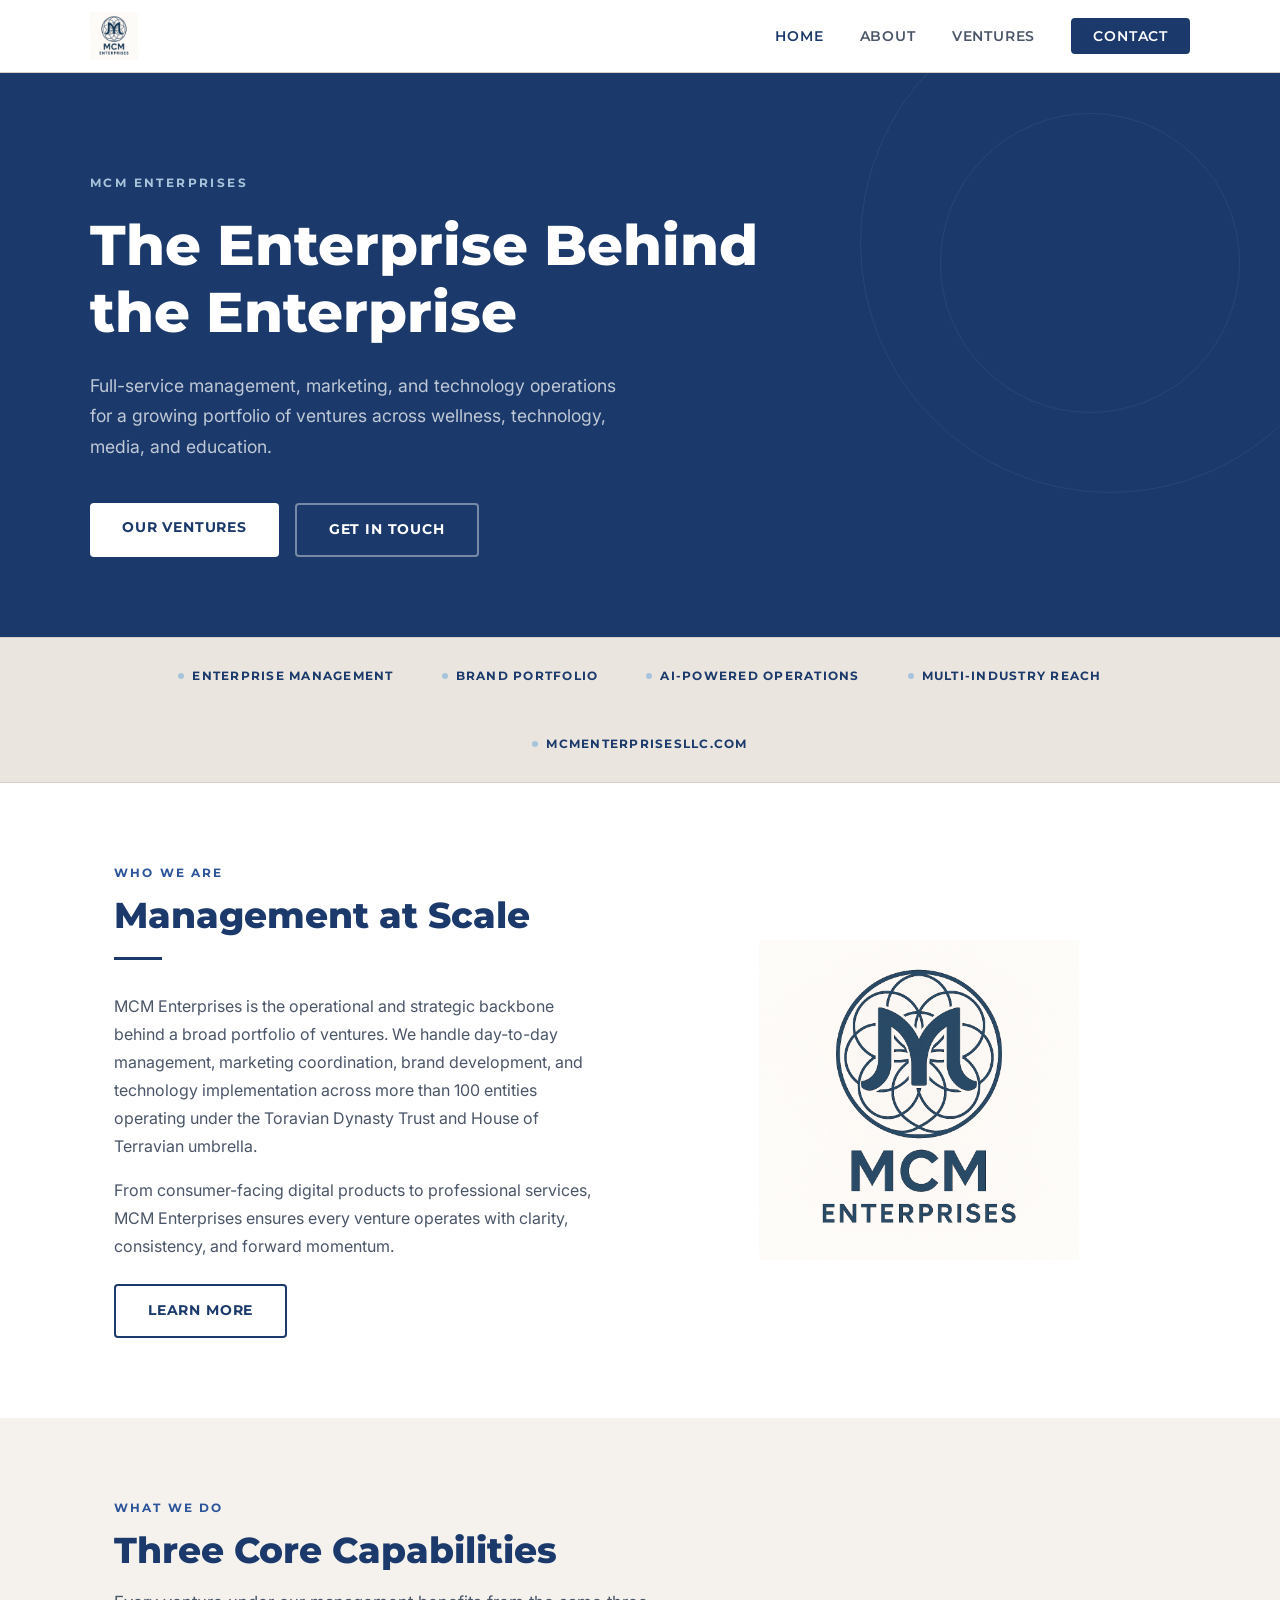
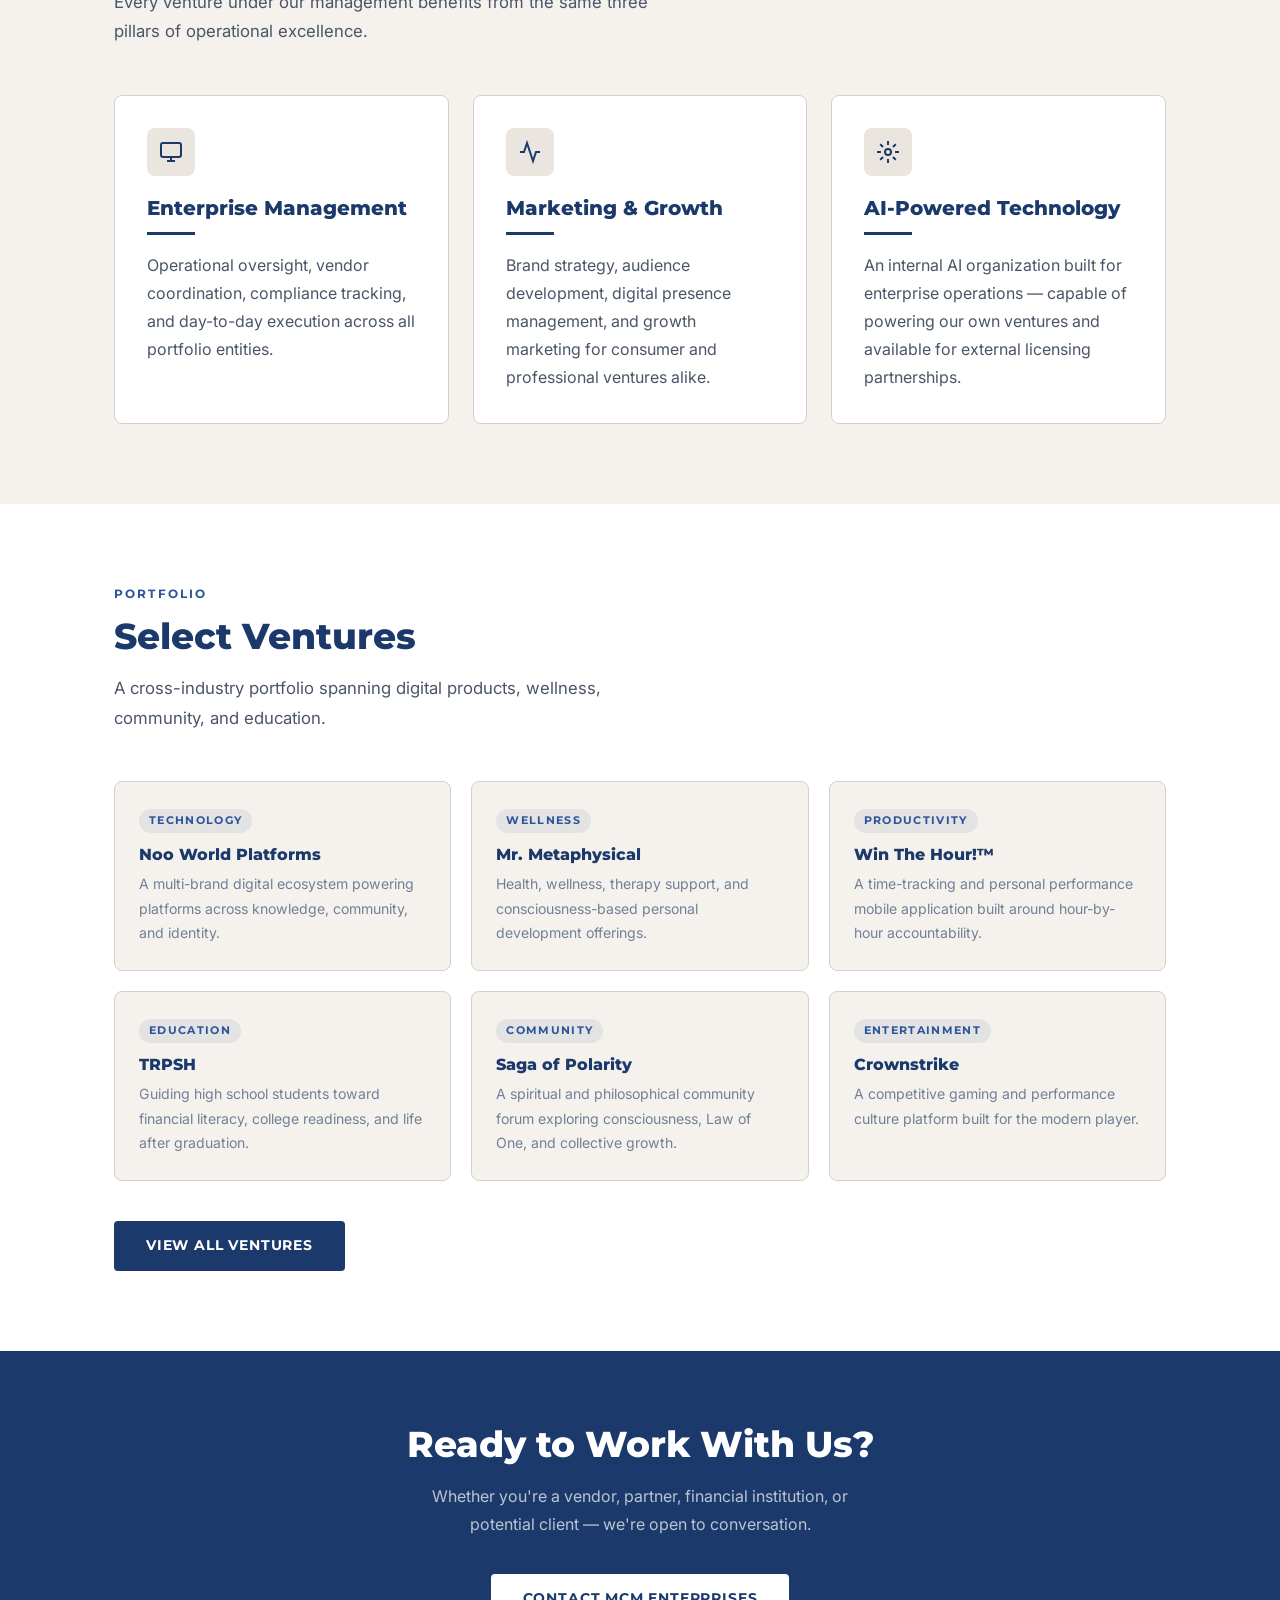
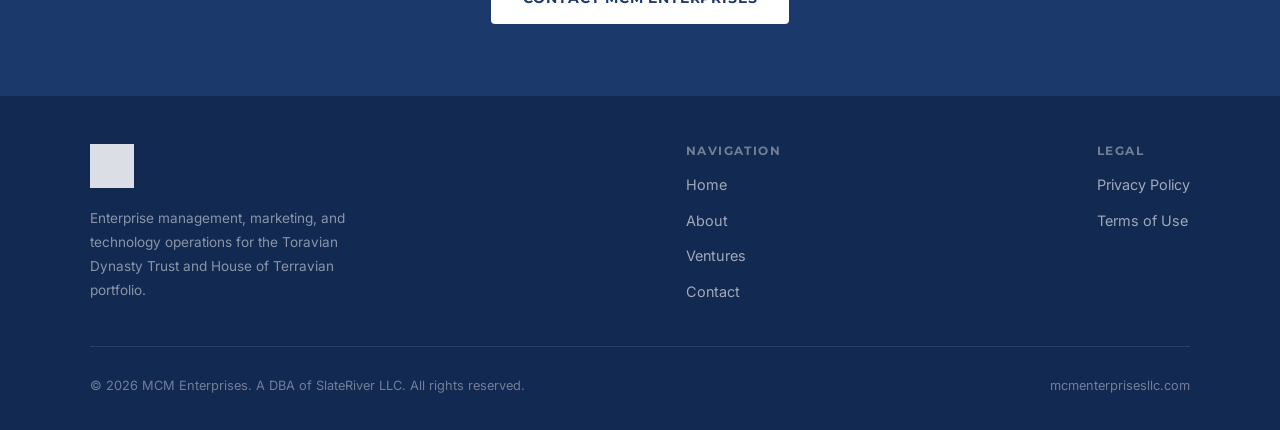
==== index.html @ de00d26d "Initial build: MCM Enterprises identity site 4-page static site (Home, About, Ventures, Contact) wit" ====
<!DOCTYPE html>
<html lang="en">
<head>
  <meta charset="UTF-8" />
  <meta name="viewport" content="width=device-width, initial-scale=1.0" />
  <title>MCM Enterprises — Enterprise Management & Innovation</title>
  <meta name="description" content="MCM Enterprises is a full-service enterprise management and marketing organization overseeing a portfolio of ventures across technology, wellness, media, and education." />
  <link rel="stylesheet" href="style.css" />
  <style>
    /* ── Page-specific ── */
    .intro { background: var(--white); }
    .intro-inner {
      max-width: 1100px;
      margin: 0 auto;
      padding: 80px 24px;
      display: grid;
      grid-template-columns: 1fr 1fr;
      gap: 64px;
      align-items: center;
    }
    .intro-text h2 { margin-bottom: 16px; }
    .intro-text p { margin-bottom: 16px; }
    .intro-visual {
      display: flex;
      justify-content: center;
      align-items: center;
    }
    .intro-visual img {
      max-width: 320px;
      width: 100%;
      opacity: 0.92;
    }

    .pillars { background: var(--cream); }

    .ventures-preview { background: var(--white); }
    .ventures-grid {
      display: grid;
      grid-template-columns: repeat(3, 1fr);
      gap: 20px;
    }
    .venture-card {
      background: var(--cream);
      border: 1px solid var(--border);
      border-radius: 8px;
      padding: 24px;
      transition: box-shadow 0.2s, transform 0.2s;
    }
    .venture-card:hover {
      box-shadow: 0 6px 24px rgba(27,58,107,0.10);
      transform: translateY(-2px);
    }
    .venture-tag {
      font-family: 'Montserrat', sans-serif;
      font-weight: 700;
      font-size: 0.7rem;
      letter-spacing: 0.12em;
      text-transform: uppercase;
      color: var(--navy-light);
      background: rgba(27,58,107,0.08);
      padding: 3px 10px;
      border-radius: 100px;
      display: inline-block;
      margin-bottom: 12px;
    }
    .venture-card h3 { font-size: 1rem; margin-bottom: 8px; }
    .venture-card p { font-size: 0.88rem; color: var(--text-light); }

    .cta-strip {
      background: var(--navy);
      padding: 72px 24px;
      text-align: center;
    }
    .cta-strip h2 { color: var(--white); margin-bottom: 16px; }
    .cta-strip p { color: rgba(255,255,255,0.7); max-width: 480px; margin: 0 auto 36px; }

    @media (max-width: 768px) {
      .intro-inner { grid-template-columns: 1fr; gap: 40px; }
      .intro-visual { order: -1; }
      .ventures-grid { grid-template-columns: 1fr 1fr; }
    }
    @media (max-width: 480px) {
      .ventures-grid { grid-template-columns: 1fr; }
    }
  </style>
</head>
<body>

  <!-- ── Navigation ── -->
  <nav>
    <div class="nav-inner">
      <a href="index.html" class="nav-logo">
        <img src="assets/mcm-logo.png" alt="MCM Enterprises" />
      </a>
      <ul class="nav-links" id="nav-links">
        <li><a href="index.html">Home</a></li>
        <li><a href="about.html">About</a></li>
        <li><a href="ventures.html">Ventures</a></li>
        <li><a href="contact.html" class="nav-cta">Contact</a></li>
      </ul>
      <button class="nav-hamburger" id="hamburger" aria-label="Open menu" aria-expanded="false">
        <span></span><span></span><span></span>
      </button>
    </div>
  </nav>

  <!-- ── Hero ── -->
  <section class="hero">
    <div class="hero-inner">
      <span class="hero-eyebrow">MCM Enterprises</span>
      <h1>The Enterprise Behind the Enterprise</h1>
      <p>Full-service management, marketing, and technology operations for a growing portfolio of ventures across wellness, technology, media, and education.</p>
      <div class="hero-actions">
        <a href="ventures.html" class="btn-hero-primary">Our Ventures</a>
        <a href="contact.html" class="btn-hero-outline">Get in Touch</a>
      </div>
    </div>
  </section>

  <!-- ── Trust bar ── -->
  <div class="trust-bar">
    <div class="trust-bar-inner">
      <span class="trust-item">Enterprise Management</span>
      <span class="trust-item">Brand Portfolio</span>
      <span class="trust-item">AI-Powered Operations</span>
      <span class="trust-item">Multi-Industry Reach</span>
      <span class="trust-item">mcmenterprisesllc.com</span>
    </div>
  </div>

  <!-- ── Intro / Mission ── -->
  <div class="intro">
    <div class="intro-inner">
      <div class="intro-text">
        <span class="section-label">Who We Are</span>
        <h2>Management at Scale</h2>
        <div class="divider"></div>
        <p>MCM Enterprises is the operational and strategic backbone behind a broad portfolio of ventures. We handle day-to-day management, marketing coordination, brand development, and technology implementation across more than 100 entities operating under the Toravian Dynasty Trust and House of Terravian umbrella.</p>
        <p>From consumer-facing digital products to professional services, MCM Enterprises ensures every venture operates with clarity, consistency, and forward momentum.</p>
        <a href="about.html" class="btn btn-outline" style="margin-top: 8px;">Learn More</a>
      </div>
      <div class="intro-visual">
        <img src="assets/mcm-logo.png" alt="MCM Enterprises" />
      </div>
    </div>
  </div>

  <!-- ── Pillars ── -->
  <section class="pillars">
    <div class="container">
      <span class="section-label">What We Do</span>
      <h2 class="section-title">Three Core Capabilities</h2>
      <p class="section-sub">Every venture under our management benefits from the same three pillars of operational excellence.</p>
      <div class="grid-3">

        <div class="card">
          <div class="pillar-icon">
            <svg viewBox="0 0 24 24"><rect x="2" y="3" width="20" height="14" rx="2"/><path d="M8 21h8M12 17v4"/></svg>
          </div>
          <h3>Enterprise Management</h3>
          <div class="divider" style="margin: 12px 0 16px;"></div>
          <p>Operational oversight, vendor coordination, compliance tracking, and day-to-day execution across all portfolio entities.</p>
        </div>

        <div class="card">
          <div class="pillar-icon">
            <svg viewBox="0 0 24 24"><path d="M22 12h-4l-3 9L9 3l-3 9H2"/></svg>
          </div>
          <h3>Marketing & Growth</h3>
          <div class="divider" style="margin: 12px 0 16px;"></div>
          <p>Brand strategy, audience development, digital presence management, and growth marketing for consumer and professional ventures alike.</p>
        </div>

        <div class="card">
          <div class="pillar-icon">
            <svg viewBox="0 0 24 24"><circle cx="12" cy="12" r="3"/><path d="M12 1v4M12 19v4M4.22 4.22l2.83 2.83M16.95 16.95l2.83 2.83M1 12h4M19 12h4M4.22 19.78l2.83-2.83M16.95 7.05l2.83-2.83"/></svg>
          </div>
          <h3>AI-Powered Technology</h3>
          <div class="divider" style="margin: 12px 0 16px;"></div>
          <p>An internal AI organization built for enterprise operations — capable of powering our own ventures and available for external licensing partnerships.</p>
        </div>

      </div>
    </div>
  </section>

  <!-- ── Ventures Preview ── -->
  <section class="ventures-preview">
    <div class="container">
      <span class="section-label">Portfolio</span>
      <h2 class="section-title">Select Ventures</h2>
      <p class="section-sub">A cross-industry portfolio spanning digital products, wellness, community, and education.</p>
      <div class="ventures-grid">

        <div class="venture-card">
          <span class="venture-tag">Technology</span>
          <h3>Noo World Platforms</h3>
          <p>A multi-brand digital ecosystem powering platforms across knowledge, community, and identity.</p>
        </div>

        <div class="venture-card">
          <span class="venture-tag">Wellness</span>
          <h3>Mr. Metaphysical</h3>
          <p>Health, wellness, therapy support, and consciousness-based personal development offerings.</p>
        </div>

        <div class="venture-card">
          <span class="venture-tag">Productivity</span>
          <h3>Win The Hour!™</h3>
          <p>A time-tracking and personal performance mobile application built around hour-by-hour accountability.</p>
        </div>

        <div class="venture-card">
          <span class="venture-tag">Education</span>
          <h3>TRPSH</h3>
          <p>Guiding high school students toward financial literacy, college readiness, and life after graduation.</p>
        </div>

        <div class="venture-card">
          <span class="venture-tag">Community</span>
          <h3>Saga of Polarity</h3>
          <p>A spiritual and philosophical community forum exploring consciousness, Law of One, and collective growth.</p>
        </div>

        <div class="venture-card">
          <span class="venture-tag">Entertainment</span>
          <h3>Crownstrike</h3>
          <p>A competitive gaming and performance culture platform built for the modern player.</p>
        </div>

      </div>
      <div style="margin-top: 40px;">
        <a href="ventures.html" class="btn btn-primary">View All Ventures</a>
      </div>
    </div>
  </section>

  <!-- ── CTA Strip ── -->
  <section class="cta-strip">
    <h2>Ready to Work With Us?</h2>
    <p>Whether you're a vendor, partner, financial institution, or potential client — we're open to conversation.</p>
    <a href="contact.html" class="btn-hero-primary">Contact MCM Enterprises</a>
  </section>

  <!-- ── Footer ── -->
  <footer>
    <div class="footer-inner">
      <div class="footer-top">
        <div class="footer-brand">
          <img src="assets/mcm-logo.png" alt="MCM Enterprises" />
          <p>Enterprise management, marketing, and technology operations for the Toravian Dynasty Trust and House of Terravian portfolio.</p>
        </div>
        <div class="footer-nav">
          <h4>Navigation</h4>
          <ul>
            <li><a href="index.html">Home</a></li>
            <li><a href="about.html">About</a></li>
            <li><a href="ventures.html">Ventures</a></li>
            <li><a href="contact.html">Contact</a></li>
          </ul>
        </div>
        <div class="footer-nav">
          <h4>Legal</h4>
          <ul>
            <li><a href="privacy.html">Privacy Policy</a></li>
            <li><a href="terms.html">Terms of Use</a></li>
          </ul>
        </div>
      </div>
      <div class="footer-bottom">
        <p>&copy; 2026 MCM Enterprises. A DBA of SlateRiver LLC. All rights reserved.</p>
        <p>mcmenterprisesllc.com</p>
      </div>
    </div>
  </footer>

  <script src="script.js"></script>
</body>
</html>
---- style.css ----
/* ============================================
   MCM Enterprises — Global Styles
   ============================================ */

@import url('https://fonts.googleapis.com/css2?family=Montserrat:wght@400;600;700;800;900&family=Inter:wght@300;400;500;600&display=swap');

:root {
  --navy:       #1B3A6B;
  --navy-dark:  #122951;
  --navy-light: #2B5499;
  --cream:      #F5F2EE;
  --cream-dark: #EAE6DF;
  --blue-accent:#A8C4DC;
  --white:      #FFFFFF;
  --text-dark:  #1A1A2E;
  --text-mid:   #4A5568;
  --text-light: #718096;
  --border:     #D6D0C8;
}

*, *::before, *::after { box-sizing: border-box; margin: 0; padding: 0; }

html { scroll-behavior: smooth; }

body {
  font-family: 'Inter', sans-serif;
  background: var(--cream);
  color: var(--text-dark);
  line-height: 1.6;
  font-size: 16px;
}

/* ── Typography ── */
h1, h2, h3, h4 {
  font-family: 'Montserrat', sans-serif;
  font-weight: 800;
  color: var(--navy);
  line-height: 1.2;
}

h1 { font-size: clamp(2rem, 5vw, 3.5rem); }
h2 { font-size: clamp(1.5rem, 3.5vw, 2.25rem); }
h3 { font-size: 1.25rem; }

p { color: var(--text-mid); line-height: 1.75; }

a { text-decoration: none; color: inherit; }

/* ── Layout ── */
.container {
  max-width: 1100px;
  margin: 0 auto;
  padding: 0 24px;
}

section { padding: 80px 0; }

.section-label {
  font-family: 'Montserrat', sans-serif;
  font-weight: 700;
  font-size: 0.75rem;
  letter-spacing: 0.18em;
  text-transform: uppercase;
  color: var(--navy-light);
  margin-bottom: 12px;
  display: block;
}

.section-title { margin-bottom: 16px; }

.section-sub {
  font-size: 1.05rem;
  color: var(--text-mid);
  max-width: 560px;
  margin-bottom: 48px;
}

/* ── Nav ── */
nav {
  position: sticky;
  top: 0;
  z-index: 100;
  background: var(--white);
  border-bottom: 1px solid var(--border);
  padding: 0 24px;
}

.nav-inner {
  max-width: 1100px;
  margin: 0 auto;
  display: flex;
  align-items: center;
  justify-content: space-between;
  height: 72px;
}

.nav-logo img {
  height: 48px;
  width: auto;
  display: block;
}

.nav-links {
  display: flex;
  align-items: center;
  gap: 36px;
  list-style: none;
}

.nav-links a {
  font-family: 'Montserrat', sans-serif;
  font-weight: 600;
  font-size: 0.85rem;
  letter-spacing: 0.06em;
  text-transform: uppercase;
  color: var(--text-mid);
  transition: color 0.2s;
}

.nav-links a:hover,
.nav-links a.active { color: var(--navy); }

.nav-cta {
  background: var(--navy);
  color: var(--white) !important;
  padding: 10px 22px;
  border-radius: 4px;
  transition: background 0.2s !important;
}

.nav-cta:hover { background: var(--navy-dark) !important; }

.nav-hamburger {
  display: none;
  flex-direction: column;
  gap: 5px;
  cursor: pointer;
  background: none;
  border: none;
  padding: 4px;
}

.nav-hamburger span {
  display: block;
  width: 24px;
  height: 2px;
  background: var(--navy);
  border-radius: 2px;
  transition: all 0.3s;
}

/* ── Buttons ── */
.btn {
  display: inline-block;
  font-family: 'Montserrat', sans-serif;
  font-weight: 700;
  font-size: 0.85rem;
  letter-spacing: 0.06em;
  text-transform: uppercase;
  padding: 14px 32px;
  border-radius: 4px;
  transition: all 0.2s;
  cursor: pointer;
  border: none;
}

.btn-primary {
  background: var(--navy);
  color: var(--white);
}

.btn-primary:hover { background: var(--navy-dark); }

.btn-outline {
  background: transparent;
  color: var(--navy);
  border: 2px solid var(--navy);
}

.btn-outline:hover {
  background: var(--navy);
  color: var(--white);
}

/* ── Hero ── */
.hero {
  background: var(--navy);
  color: var(--white);
  padding: 100px 24px 80px;
  position: relative;
  overflow: hidden;
}

.hero::before {
  content: '';
  position: absolute;
  top: -80px;
  right: -80px;
  width: 500px;
  height: 500px;
  border: 1px solid rgba(255,255,255,0.06);
  border-radius: 50%;
}

.hero::after {
  content: '';
  position: absolute;
  top: 40px;
  right: 40px;
  width: 300px;
  height: 300px;
  border: 1px solid rgba(255,255,255,0.06);
  border-radius: 50%;
}

.hero-inner {
  max-width: 1100px;
  margin: 0 auto;
  position: relative;
  z-index: 1;
}

.hero-eyebrow {
  font-family: 'Montserrat', sans-serif;
  font-weight: 700;
  font-size: 0.75rem;
  letter-spacing: 0.2em;
  text-transform: uppercase;
  color: var(--blue-accent);
  margin-bottom: 20px;
  display: block;
}

.hero h1 {
  color: var(--white);
  max-width: 700px;
  margin-bottom: 24px;
}

.hero p {
  color: rgba(255,255,255,0.72);
  font-size: 1.1rem;
  max-width: 540px;
  margin-bottom: 40px;
}

.hero-actions { display: flex; gap: 16px; flex-wrap: wrap; }

.btn-hero-primary {
  background: var(--white);
  color: var(--navy);
  font-family: 'Montserrat', sans-serif;
  font-weight: 700;
  font-size: 0.85rem;
  letter-spacing: 0.06em;
  text-transform: uppercase;
  padding: 14px 32px;
  border-radius: 4px;
  transition: all 0.2s;
  display: inline-block;
  border: none;
  cursor: pointer;
}

.btn-hero-primary:hover { background: var(--cream); }

.btn-hero-outline {
  background: transparent;
  color: var(--white);
  border: 2px solid rgba(255,255,255,0.4);
  font-family: 'Montserrat', sans-serif;
  font-weight: 700;
  font-size: 0.85rem;
  letter-spacing: 0.06em;
  text-transform: uppercase;
  padding: 14px 32px;
  border-radius: 4px;
  transition: all 0.2s;
  display: inline-block;
}

.btn-hero-outline:hover { border-color: var(--white); }

/* ── Divider ── */
.divider {
  width: 48px;
  height: 3px;
  background: var(--navy);
  margin: 20px 0 32px;
}

.divider-light {
  background: rgba(255,255,255,0.3);
}

/* ── Cards ── */
.card {
  background: var(--white);
  border: 1px solid var(--border);
  border-radius: 8px;
  padding: 32px;
  transition: box-shadow 0.2s, transform 0.2s;
}

.card:hover {
  box-shadow: 0 8px 32px rgba(27,58,107,0.10);
  transform: translateY(-2px);
}

/* ── Grid utilities ── */
.grid-3 {
  display: grid;
  grid-template-columns: repeat(3, 1fr);
  gap: 24px;
}

.grid-2 {
  display: grid;
  grid-template-columns: repeat(2, 1fr);
  gap: 32px;
}

/* ── Pillars ── */
.pillar-icon {
  width: 48px;
  height: 48px;
  background: var(--cream-dark);
  border-radius: 8px;
  display: flex;
  align-items: center;
  justify-content: center;
  margin-bottom: 20px;
}

.pillar-icon svg { width: 24px; height: 24px; stroke: var(--navy); fill: none; stroke-width: 2; }

/* ── Trust bar ── */
.trust-bar {
  background: var(--cream-dark);
  border-top: 1px solid var(--border);
  border-bottom: 1px solid var(--border);
  padding: 28px 24px;
}

.trust-bar-inner {
  max-width: 1100px;
  margin: 0 auto;
  display: flex;
  align-items: center;
  justify-content: center;
  gap: 48px;
  flex-wrap: wrap;
}

.trust-item {
  font-family: 'Montserrat', sans-serif;
  font-weight: 700;
  font-size: 0.78rem;
  letter-spacing: 0.1em;
  text-transform: uppercase;
  color: var(--navy);
  display: flex;
  align-items: center;
  gap: 8px;
}

.trust-item::before {
  content: '';
  width: 6px;
  height: 6px;
  border-radius: 50%;
  background: var(--blue-accent);
  flex-shrink: 0;
}

/* ── Page Hero (inner pages) ── */
.page-hero {
  background: var(--navy);
  padding: 64px 24px 56px;
}

.page-hero-inner {
  max-width: 1100px;
  margin: 0 auto;
}

.page-hero span {
  font-family: 'Montserrat', sans-serif;
  font-weight: 700;
  font-size: 0.75rem;
  letter-spacing: 0.18em;
  text-transform: uppercase;
  color: var(--blue-accent);
  display: block;
  margin-bottom: 12px;
}

.page-hero h1 {
  color: var(--white);
  font-size: clamp(1.75rem, 4vw, 2.75rem);
  max-width: 600px;
}

.page-hero p {
  color: rgba(255,255,255,0.7);
  font-size: 1.05rem;
  max-width: 520px;
  margin-top: 16px;
}

/* ── Forms ── */
.form-group { margin-bottom: 20px; }

.form-group label {
  display: block;
  font-family: 'Montserrat', sans-serif;
  font-weight: 600;
  font-size: 0.8rem;
  letter-spacing: 0.06em;
  text-transform: uppercase;
  color: var(--navy);
  margin-bottom: 8px;
}

.form-group input,
.form-group select,
.form-group textarea {
  width: 100%;
  padding: 12px 16px;
  border: 1.5px solid var(--border);
  border-radius: 4px;
  font-family: 'Inter', sans-serif;
  font-size: 0.95rem;
  color: var(--text-dark);
  background: var(--white);
  transition: border-color 0.2s;
  outline: none;
}

.form-group input:focus,
.form-group select:focus,
.form-group textarea:focus {
  border-color: var(--navy);
}

.form-group textarea { resize: vertical; min-height: 140px; }

/* ── Footer ── */
footer {
  background: var(--navy-dark);
  color: rgba(255,255,255,0.6);
  padding: 48px 24px 32px;
}

.footer-inner {
  max-width: 1100px;
  margin: 0 auto;
}

.footer-top {
  display: flex;
  align-items: flex-start;
  justify-content: space-between;
  gap: 32px;
  flex-wrap: wrap;
  padding-bottom: 32px;
  border-bottom: 1px solid rgba(255,255,255,0.1);
  margin-bottom: 28px;
}

.footer-brand img { height: 44px; width: auto; filter: brightness(0) invert(1); opacity: 0.85; }

.footer-brand p {
  color: rgba(255,255,255,0.5);
  font-size: 0.85rem;
  max-width: 280px;
  margin-top: 12px;
}

.footer-nav h4 {
  font-family: 'Montserrat', sans-serif;
  font-weight: 700;
  font-size: 0.75rem;
  letter-spacing: 0.12em;
  text-transform: uppercase;
  color: rgba(255,255,255,0.4);
  margin-bottom: 14px;
}

.footer-nav ul { list-style: none; }

.footer-nav ul li { margin-bottom: 10px; }

.footer-nav ul a {
  font-size: 0.9rem;
  color: rgba(255,255,255,0.6);
  transition: color 0.2s;
}

.footer-nav ul a:hover { color: var(--white); }

.footer-bottom {
  display: flex;
  align-items: center;
  justify-content: space-between;
  flex-wrap: wrap;
  gap: 12px;
}

.footer-bottom p {
  font-size: 0.8rem;
  color: rgba(255,255,255,0.4);
}

/* ── Responsive ── */
@media (max-width: 768px) {
  .nav-links { display: none; flex-direction: column; gap: 0; }
  .nav-links.open {
    display: flex;
    position: absolute;
    top: 72px;
    left: 0;
    right: 0;
    background: var(--white);
    border-bottom: 1px solid var(--border);
    padding: 16px 0;
  }
  .nav-links.open li { width: 100%; }
  .nav-links.open a { display: block; padding: 12px 24px; }
  .nav-cta { display: none !important; }
  .nav-hamburger { display: flex; }
  .grid-3 { grid-template-columns: 1fr; }
  .grid-2 { grid-template-columns: 1fr; }
  .footer-top { flex-direction: column; }
  .footer-bottom { flex-direction: column; text-align: center; }
  section { padding: 56px 0; }
}

@media (max-width: 480px) {
  .hero { padding: 72px 24px 60px; }
  .hero-actions { flex-direction: column; }
}
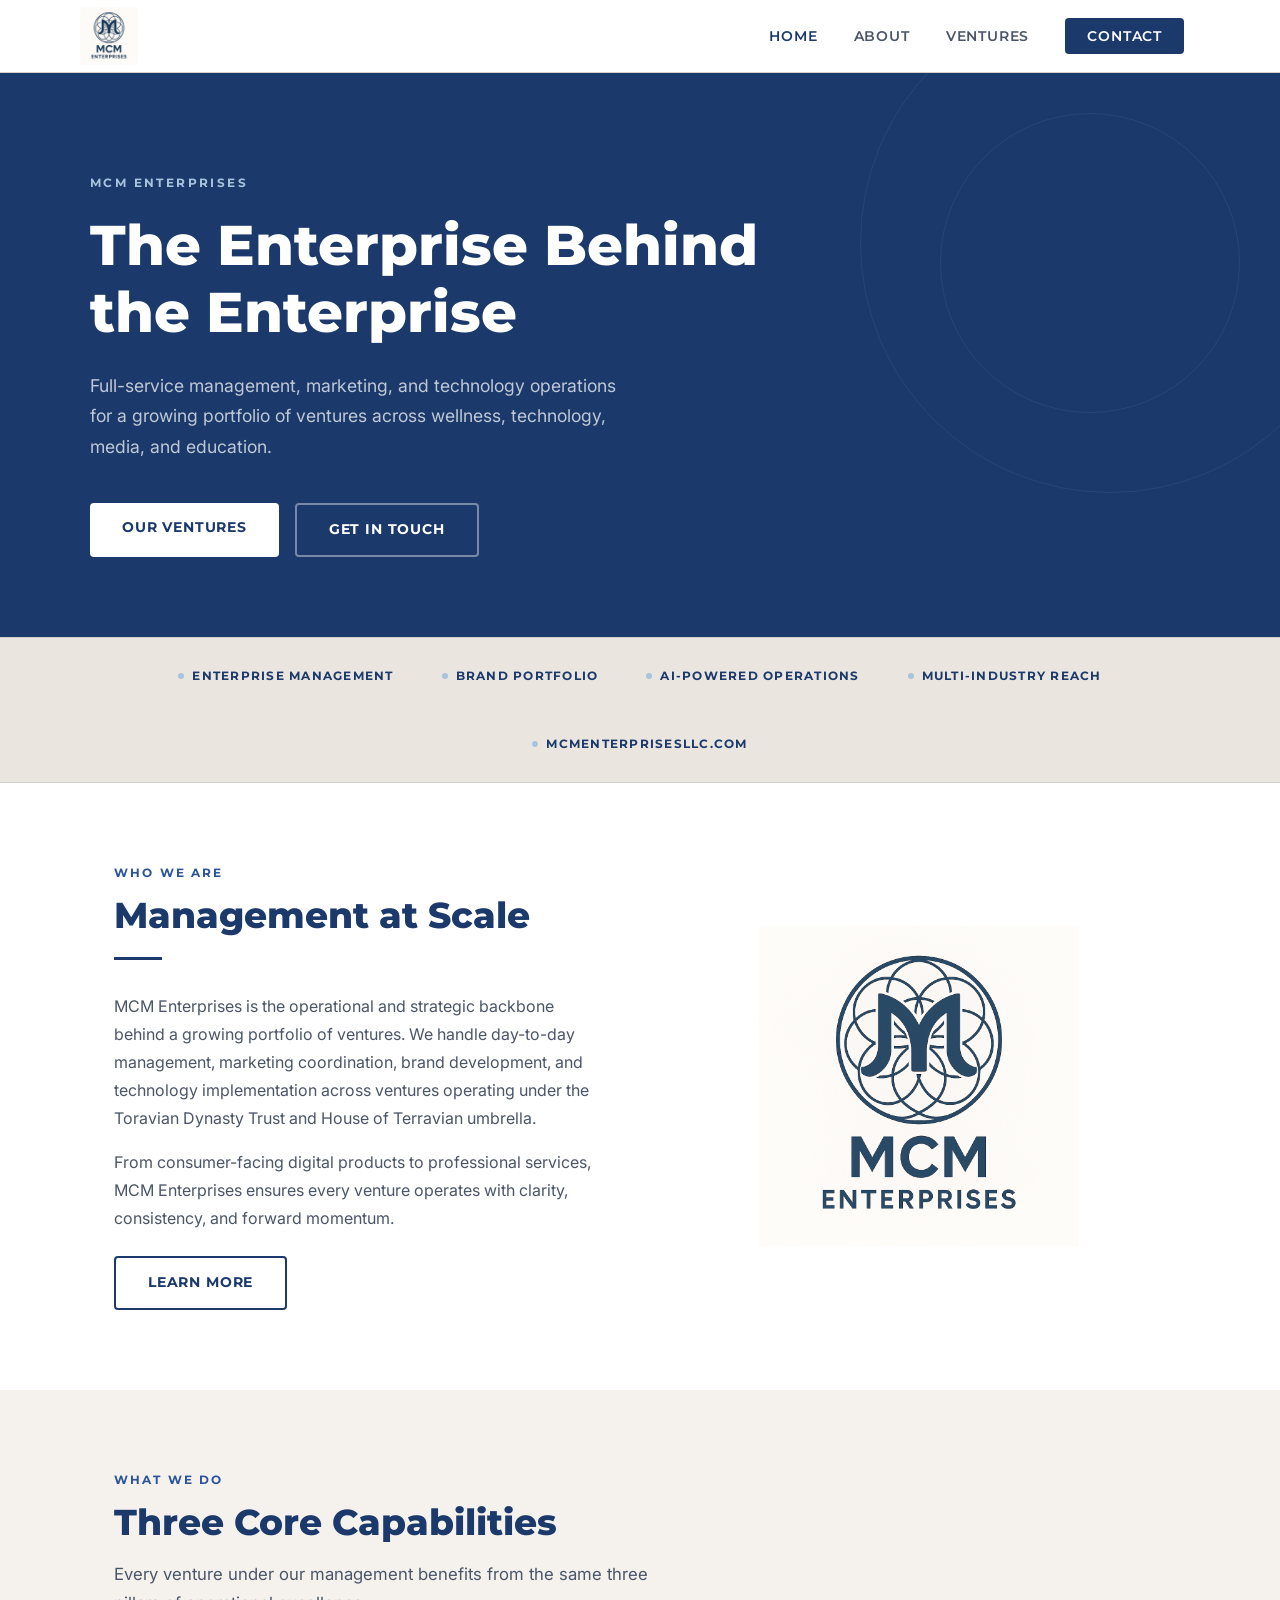
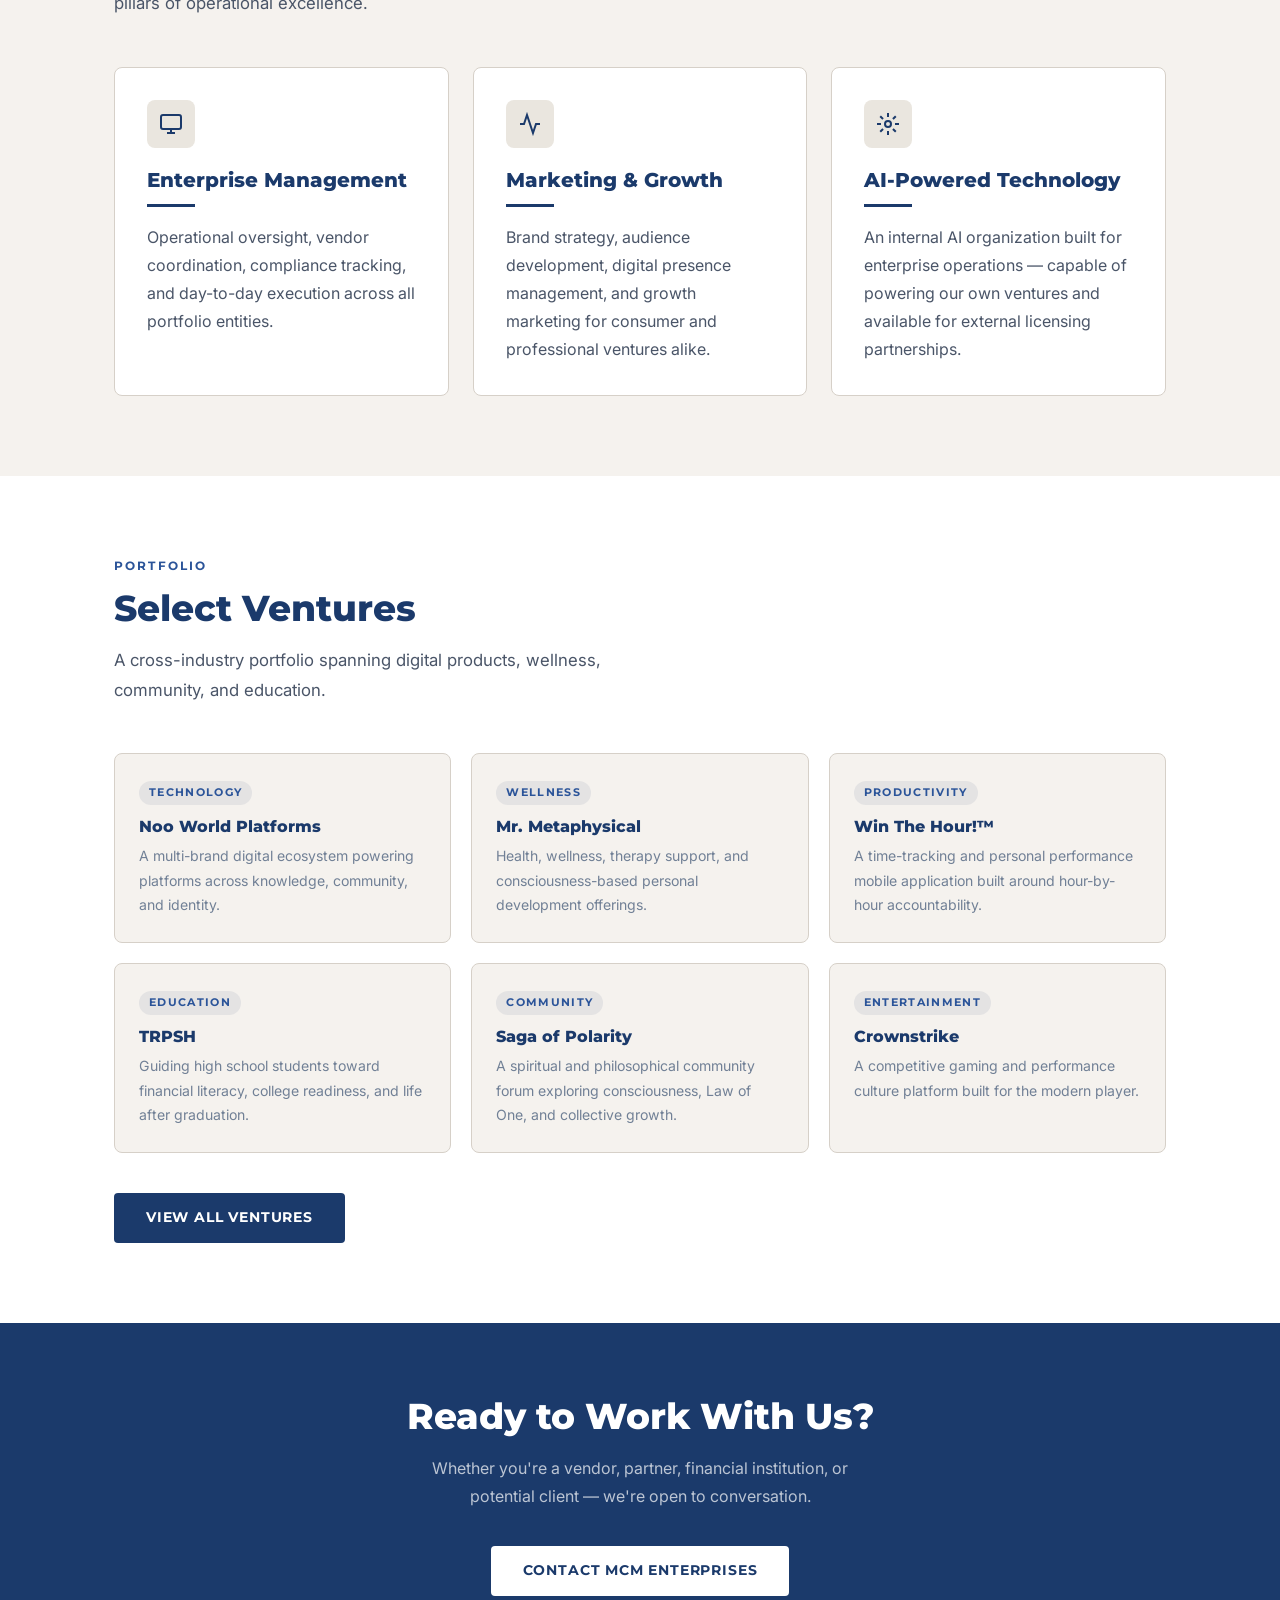
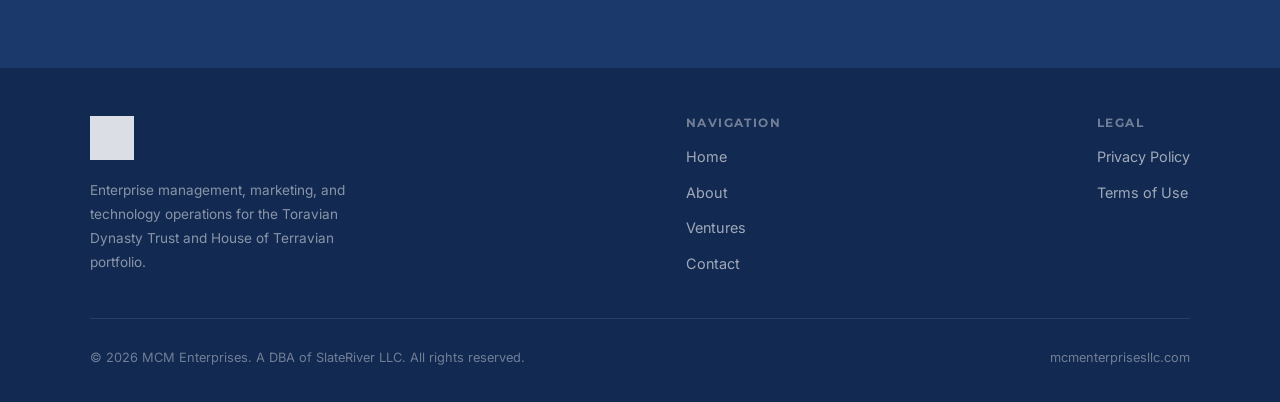
==== commit 42288a1c: "Fix entity count phrasing, enlarge nav logo, add favicon across all pages" ====
--- a/index.html
+++ b/index.html
@@ -5,6 +5,7 @@
   <meta name="viewport" content="width=device-width, initial-scale=1.0" />
   <title>MCM Enterprises — Enterprise Management & Innovation</title>
   <meta name="description" content="MCM Enterprises is a full-service enterprise management and marketing organization overseeing a portfolio of ventures across technology, wellness, media, and education." />
+  <link rel="icon" type="image/png" href="assets/mcm-logo.png" />
   <link rel="stylesheet" href="style.css" />
   <style>
     /* ── Page-specific ── */
@@ -135,7 +136,7 @@
         <span class="section-label">Who We Are</span>
         <h2>Management at Scale</h2>
         <div class="divider"></div>
-        <p>MCM Enterprises is the operational and strategic backbone behind a broad portfolio of ventures. We handle day-to-day management, marketing coordination, brand development, and technology implementation across more than 100 entities operating under the Toravian Dynasty Trust and House of Terravian umbrella.</p>
+        <p>MCM Enterprises is the operational and strategic backbone behind a growing portfolio of ventures. We handle day-to-day management, marketing coordination, brand development, and technology implementation across ventures operating under the Toravian Dynasty Trust and House of Terravian umbrella.</p>
         <p>From consumer-facing digital products to professional services, MCM Enterprises ensures every venture operates with clarity, consistency, and forward momentum.</p>
         <a href="about.html" class="btn btn-outline" style="margin-top: 8px;">Learn More</a>
       </div>
--- a/style.css
+++ b/style.css
@@ -82,7 +82,7 @@
   z-index: 100;
   background: var(--white);
   border-bottom: 1px solid var(--border);
-  padding: 0 24px;
+  padding: 0 12px 0 0;
 }
 
 .nav-inner {
@@ -94,8 +94,13 @@
   height: 72px;
 }
 
+.nav-logo {
+  padding-left: 0;
+  margin-left: -4px;
+}
+
 .nav-logo img {
-  height: 48px;
+  height: 58px;
   width: auto;
   display: block;
 }
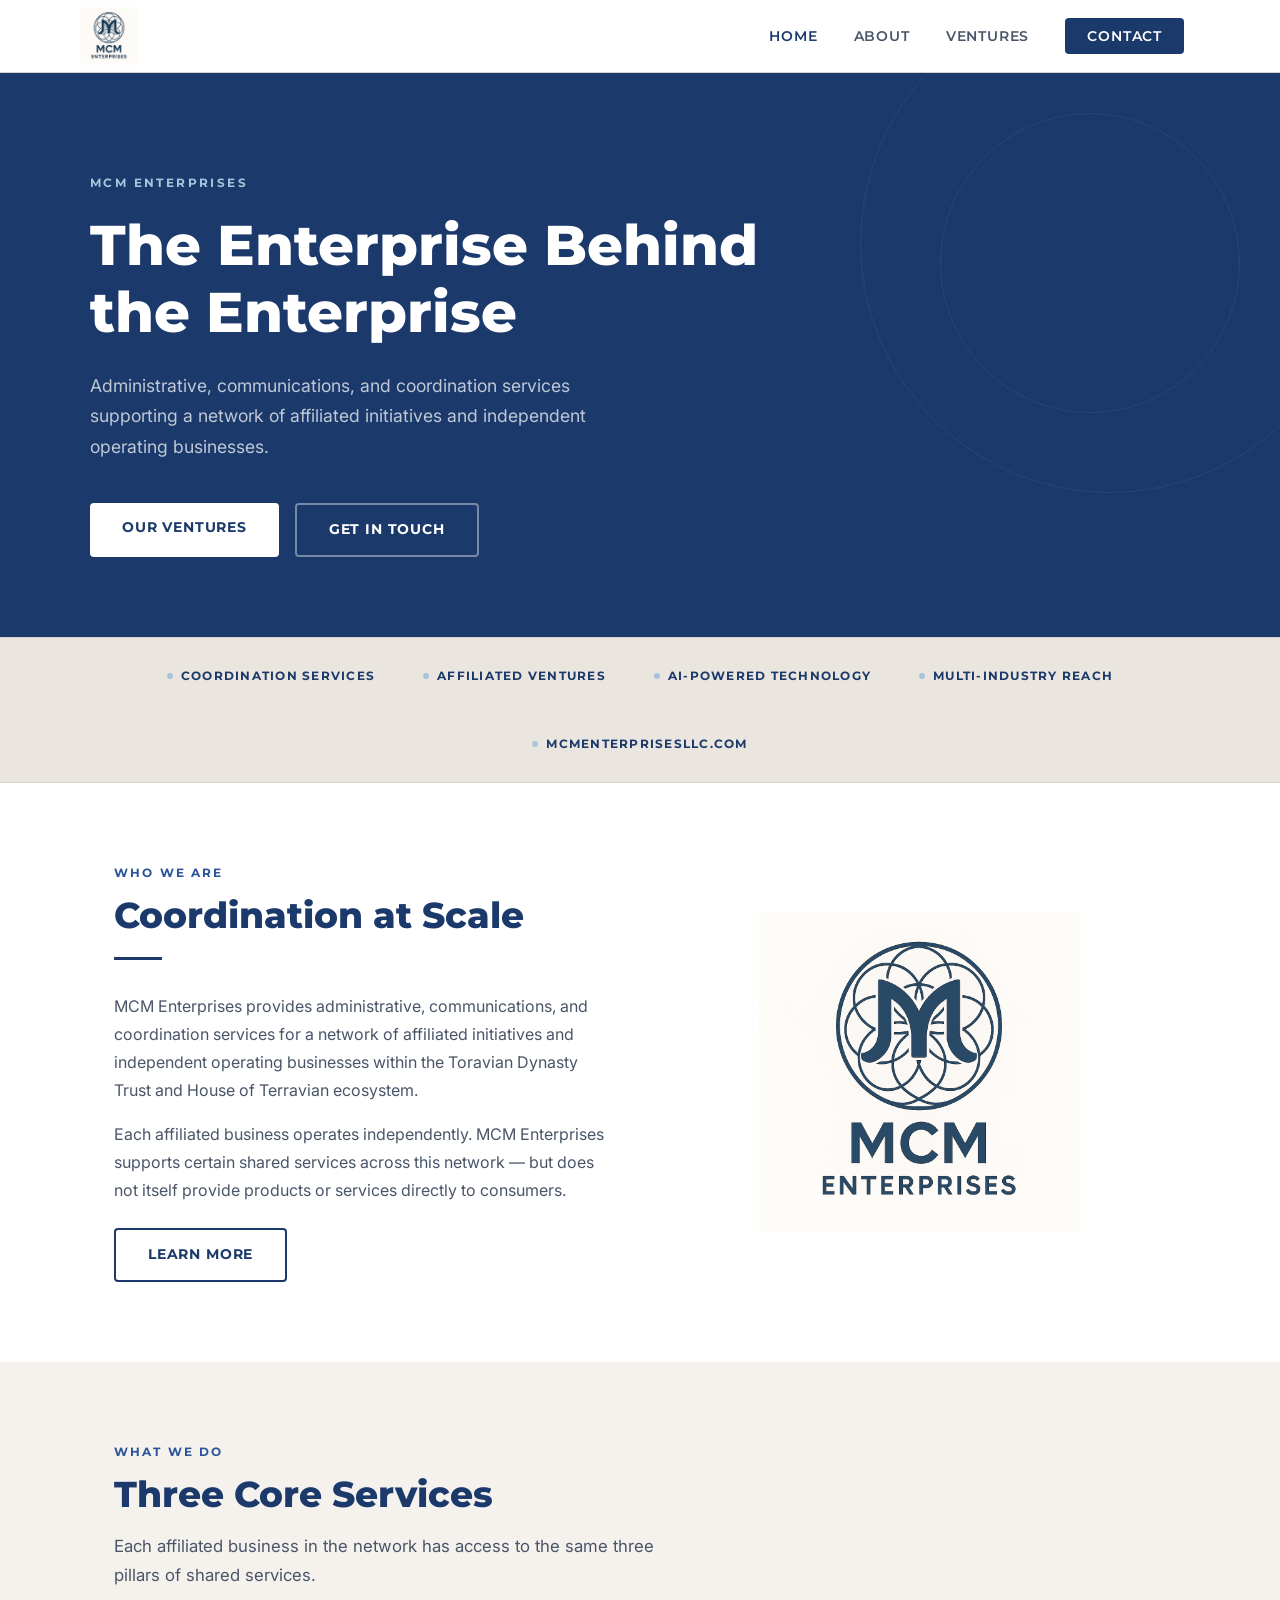
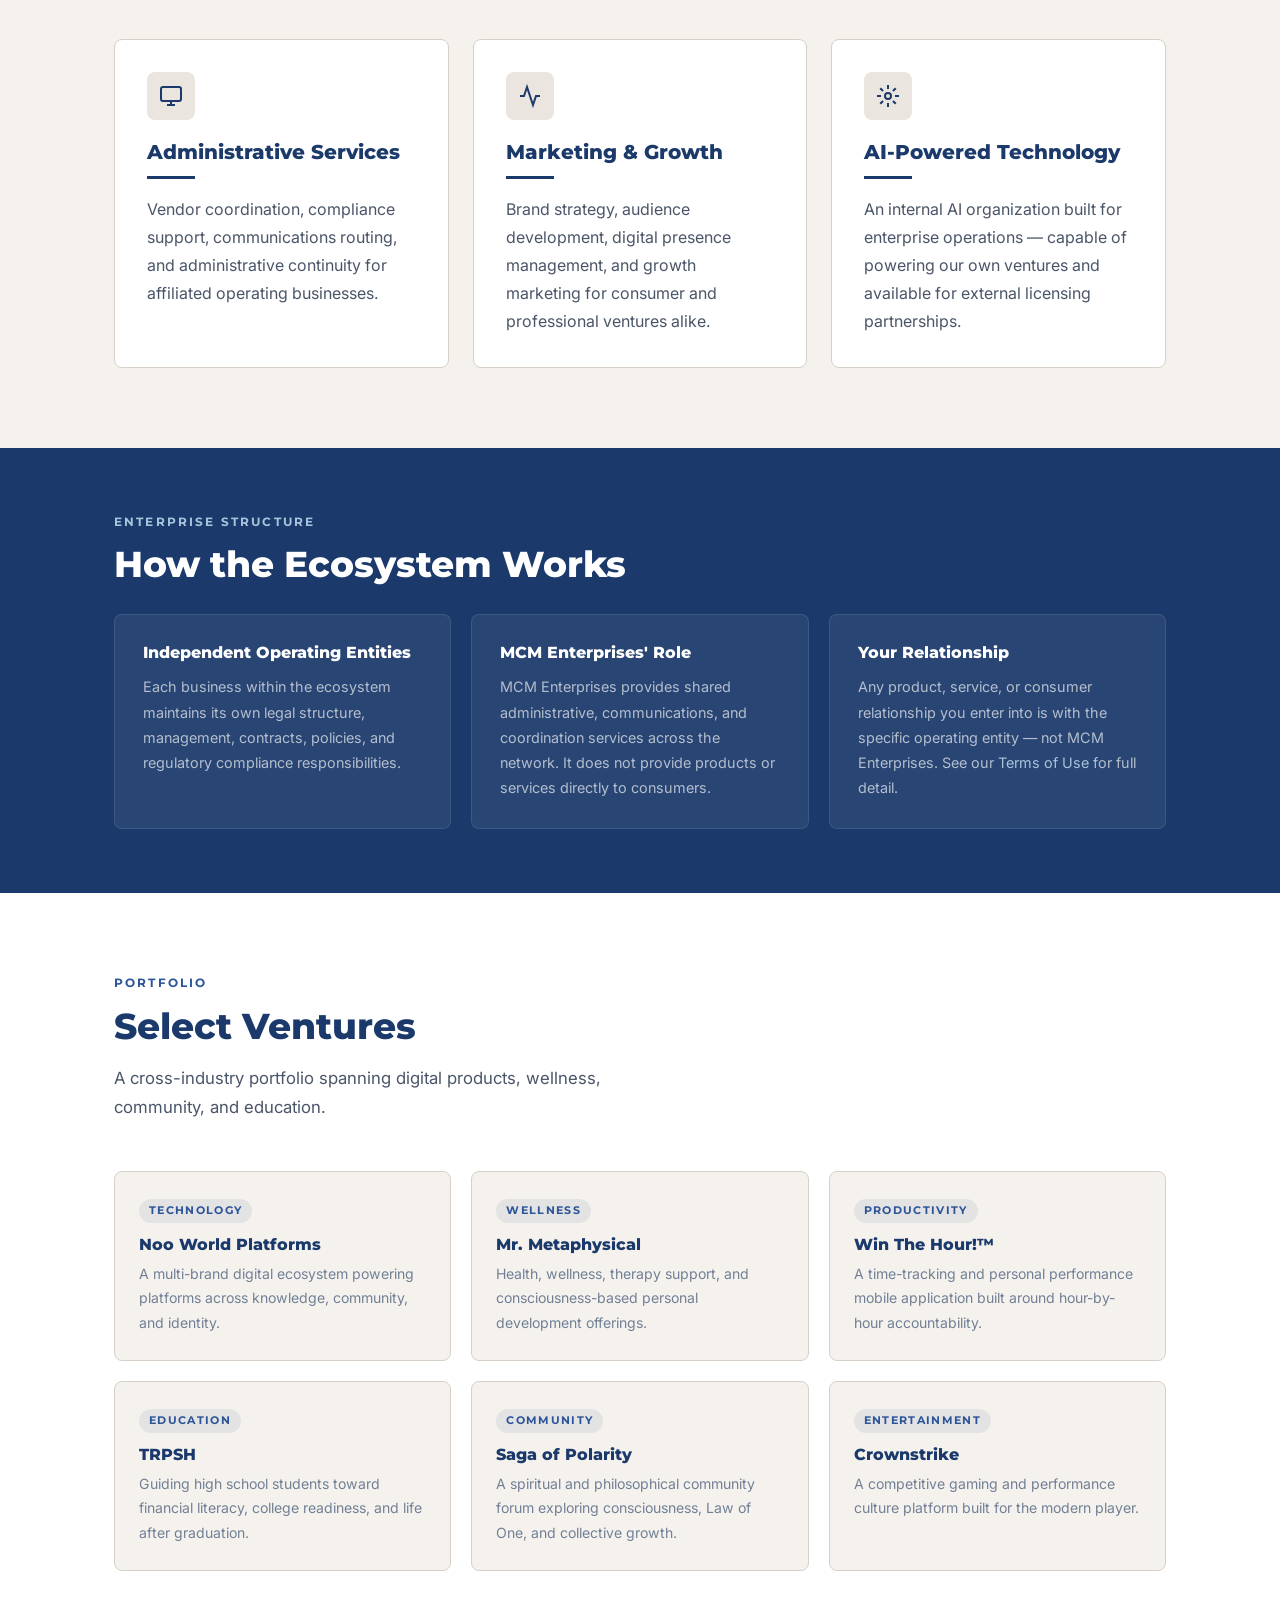
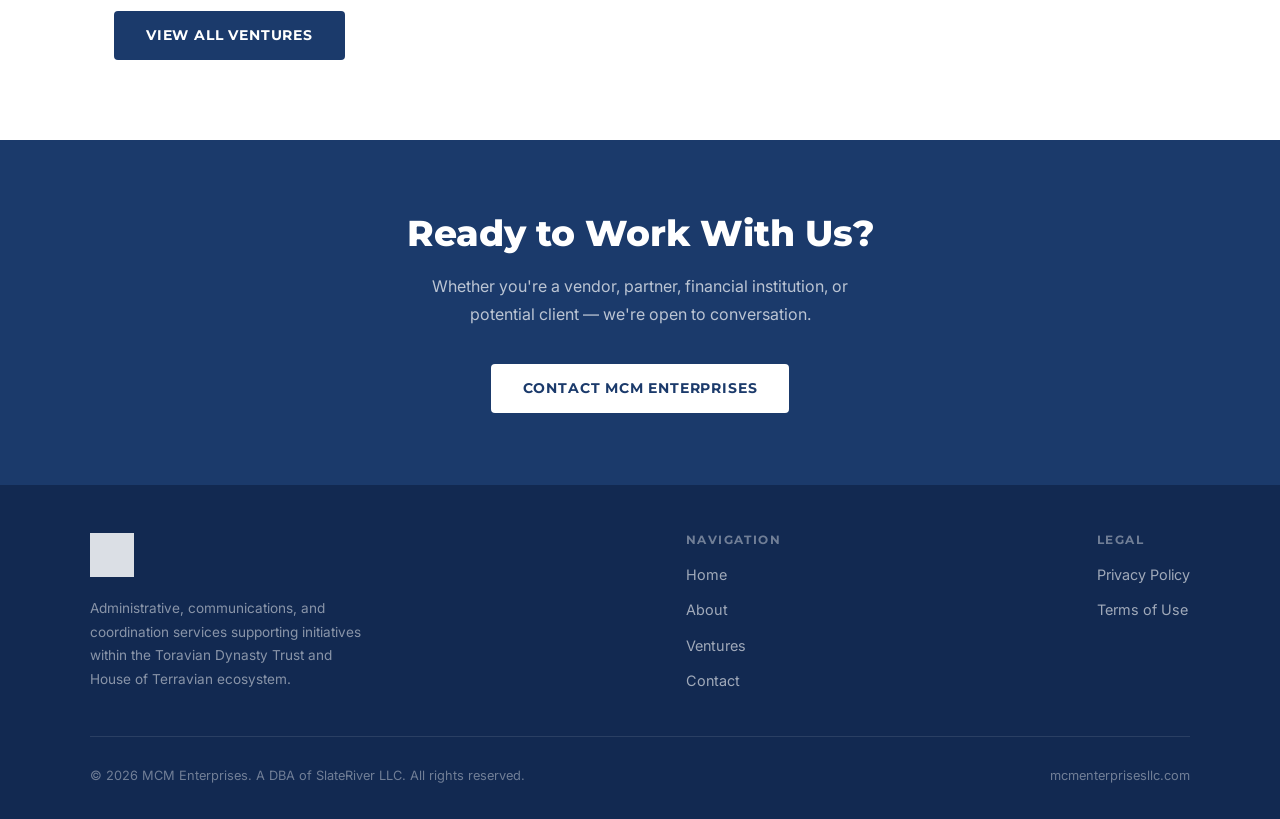
==== commit 5c3865c8: "Structural fix: separate enterprise narrative from legal role, add Enterprise Structure sections, so" ====
--- a/index.html
+++ b/index.html
@@ -110,7 +110,7 @@
     <div class="hero-inner">
       <span class="hero-eyebrow">MCM Enterprises</span>
       <h1>The Enterprise Behind the Enterprise</h1>
-      <p>Full-service management, marketing, and technology operations for a growing portfolio of ventures across wellness, technology, media, and education.</p>
+      <p>Administrative, communications, and coordination services supporting a network of affiliated initiatives and independent operating businesses.</p>
       <div class="hero-actions">
         <a href="ventures.html" class="btn-hero-primary">Our Ventures</a>
         <a href="contact.html" class="btn-hero-outline">Get in Touch</a>
@@ -121,9 +121,9 @@
   <!-- ── Trust bar ── -->
   <div class="trust-bar">
     <div class="trust-bar-inner">
-      <span class="trust-item">Enterprise Management</span>
-      <span class="trust-item">Brand Portfolio</span>
-      <span class="trust-item">AI-Powered Operations</span>
+      <span class="trust-item">Coordination Services</span>
+      <span class="trust-item">Affiliated Ventures</span>
+      <span class="trust-item">AI-Powered Technology</span>
       <span class="trust-item">Multi-Industry Reach</span>
       <span class="trust-item">mcmenterprisesllc.com</span>
     </div>
@@ -134,10 +134,10 @@
     <div class="intro-inner">
       <div class="intro-text">
         <span class="section-label">Who We Are</span>
-        <h2>Management at Scale</h2>
+        <h2>Coordination at Scale</h2>
         <div class="divider"></div>
-        <p>MCM Enterprises is the operational and strategic backbone behind a growing portfolio of ventures. We handle day-to-day management, marketing coordination, brand development, and technology implementation across ventures operating under the Toravian Dynasty Trust and House of Terravian umbrella.</p>
-        <p>From consumer-facing digital products to professional services, MCM Enterprises ensures every venture operates with clarity, consistency, and forward momentum.</p>
+        <p>MCM Enterprises provides administrative, communications, and coordination services for a network of affiliated initiatives and independent operating businesses within the Toravian Dynasty Trust and House of Terravian ecosystem.</p>
+        <p>Each affiliated business operates independently. MCM Enterprises supports certain shared services across this network — but does not itself provide products or services directly to consumers.</p>
         <a href="about.html" class="btn btn-outline" style="margin-top: 8px;">Learn More</a>
       </div>
       <div class="intro-visual">
@@ -150,17 +150,17 @@
   <section class="pillars">
     <div class="container">
       <span class="section-label">What We Do</span>
-      <h2 class="section-title">Three Core Capabilities</h2>
-      <p class="section-sub">Every venture under our management benefits from the same three pillars of operational excellence.</p>
+      <h2 class="section-title">Three Core Services</h2>
+      <p class="section-sub">Each affiliated business in the network has access to the same three pillars of shared services.</p>
       <div class="grid-3">
 
         <div class="card">
           <div class="pillar-icon">
             <svg viewBox="0 0 24 24"><rect x="2" y="3" width="20" height="14" rx="2"/><path d="M8 21h8M12 17v4"/></svg>
           </div>
-          <h3>Enterprise Management</h3>
+          <h3>Administrative Services</h3>
           <div class="divider" style="margin: 12px 0 16px;"></div>
-          <p>Operational oversight, vendor coordination, compliance tracking, and day-to-day execution across all portfolio entities.</p>
+          <p>Vendor coordination, compliance support, communications routing, and administrative continuity for affiliated operating businesses.</p>
         </div>
 
         <div class="card">
@@ -185,6 +185,28 @@
     </div>
   </section>
 
+  <!-- ── Enterprise Structure ── -->
+  <section style="background: var(--navy); padding: 64px 0;">
+    <div class="container">
+      <span class="section-label" style="color: var(--blue-accent);">Enterprise Structure</span>
+      <h2 class="section-title" style="color: var(--white); margin-bottom: 28px;">How the Ecosystem Works</h2>
+      <div style="display: grid; grid-template-columns: repeat(3,1fr); gap: 20px;">
+        <div style="background: rgba(255,255,255,0.06); border: 1px solid rgba(255,255,255,0.1); border-radius: 8px; padding: 28px;">
+          <h3 style="color: var(--white); font-size: 1rem; margin-bottom: 12px;">Independent Operating Entities</h3>
+          <p style="color: rgba(255,255,255,0.65); font-size: 0.9rem;">Each business within the ecosystem maintains its own legal structure, management, contracts, policies, and regulatory compliance responsibilities.</p>
+        </div>
+        <div style="background: rgba(255,255,255,0.06); border: 1px solid rgba(255,255,255,0.1); border-radius: 8px; padding: 28px;">
+          <h3 style="color: var(--white); font-size: 1rem; margin-bottom: 12px;">MCM Enterprises' Role</h3>
+          <p style="color: rgba(255,255,255,0.65); font-size: 0.9rem;">MCM Enterprises provides shared administrative, communications, and coordination services across the network. It does not provide products or services directly to consumers.</p>
+        </div>
+        <div style="background: rgba(255,255,255,0.06); border: 1px solid rgba(255,255,255,0.1); border-radius: 8px; padding: 28px;">
+          <h3 style="color: var(--white); font-size: 1rem; margin-bottom: 12px;">Your Relationship</h3>
+          <p style="color: rgba(255,255,255,0.65); font-size: 0.9rem;">Any product, service, or consumer relationship you enter into is with the specific operating entity — not MCM Enterprises. See our <a href="terms.html" style="color: var(--blue-accent);">Terms of Use</a> for full detail.</p>
+        </div>
+      </div>
+    </div>
+  </section>
+
   <!-- ── Ventures Preview ── -->
   <section class="ventures-preview">
     <div class="container">
@@ -249,7 +271,7 @@
       <div class="footer-top">
         <div class="footer-brand">
           <img src="assets/mcm-logo.png" alt="MCM Enterprises" />
-          <p>Enterprise management, marketing, and technology operations for the Toravian Dynasty Trust and House of Terravian portfolio.</p>
+          <p>Administrative, communications, and coordination services supporting initiatives within the Toravian Dynasty Trust and House of Terravian ecosystem.</p>
         </div>
         <div class="footer-nav">
           <h4>Navigation</h4>
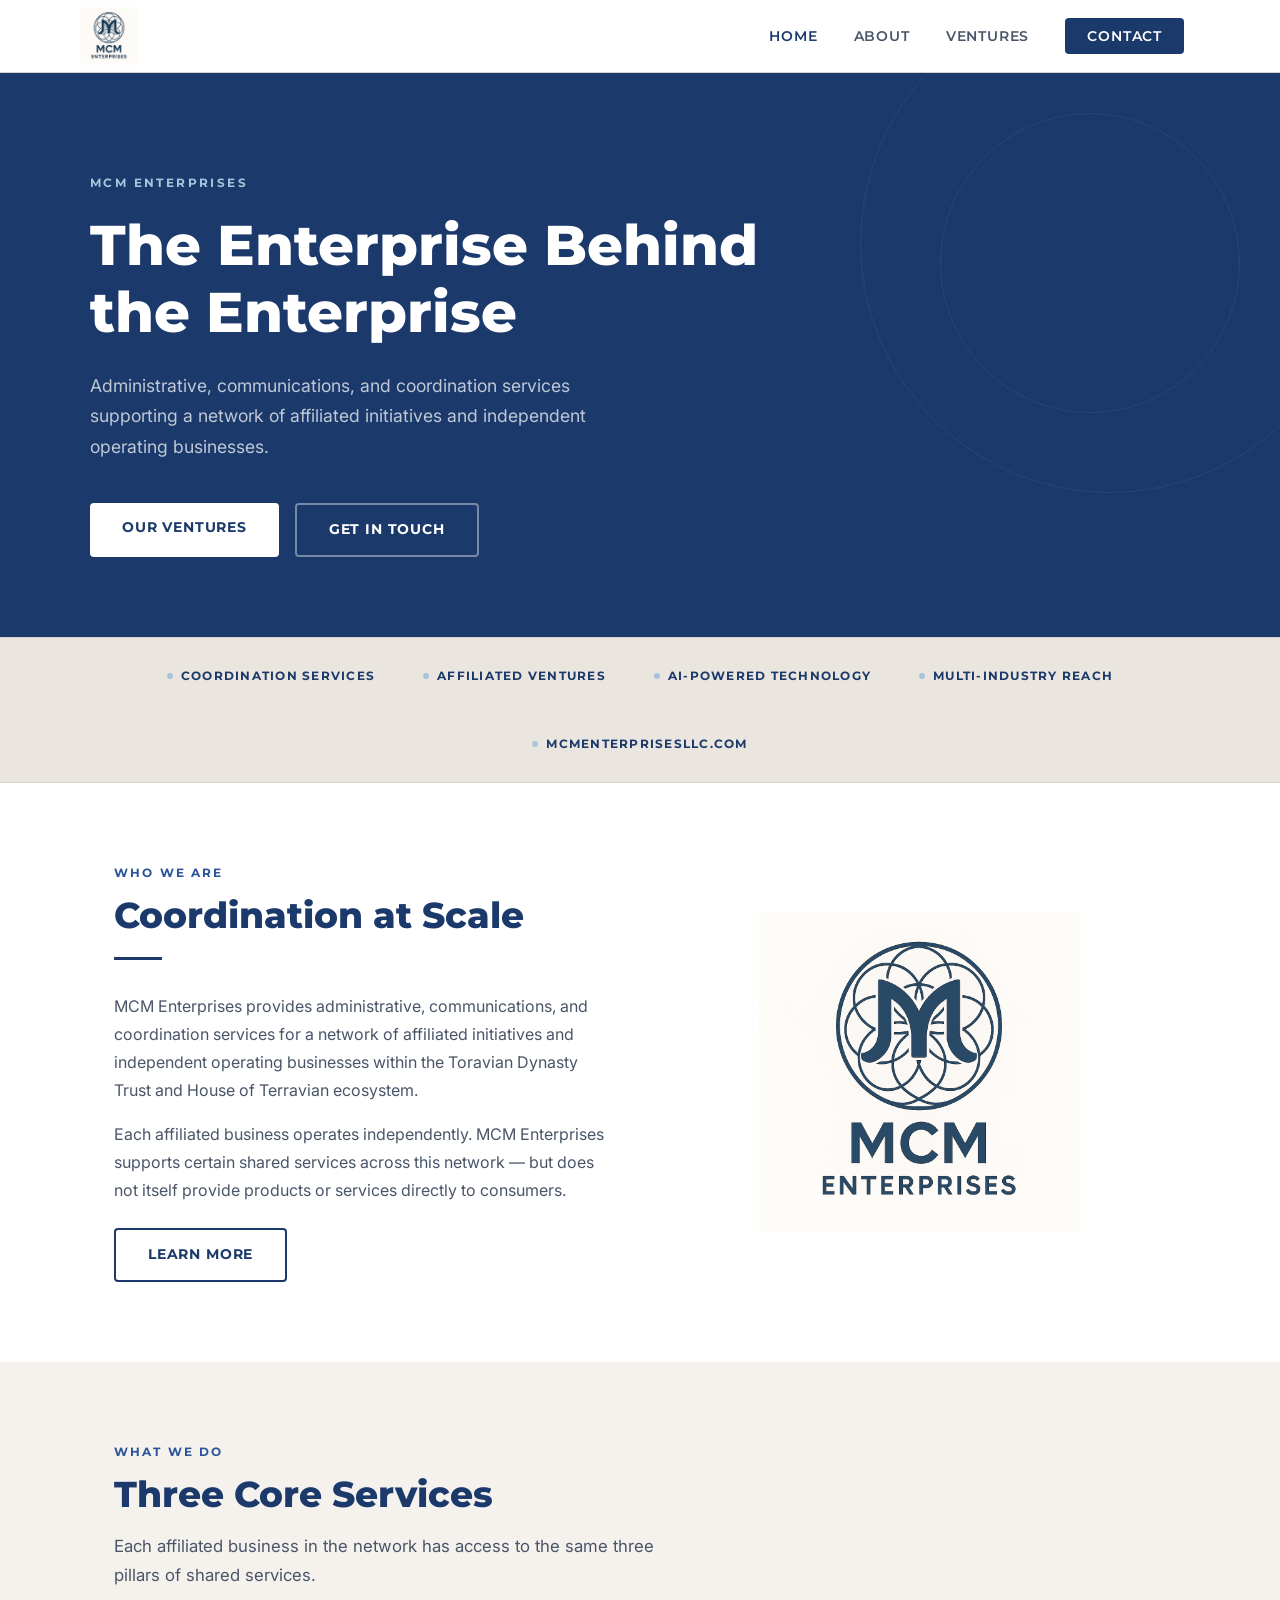
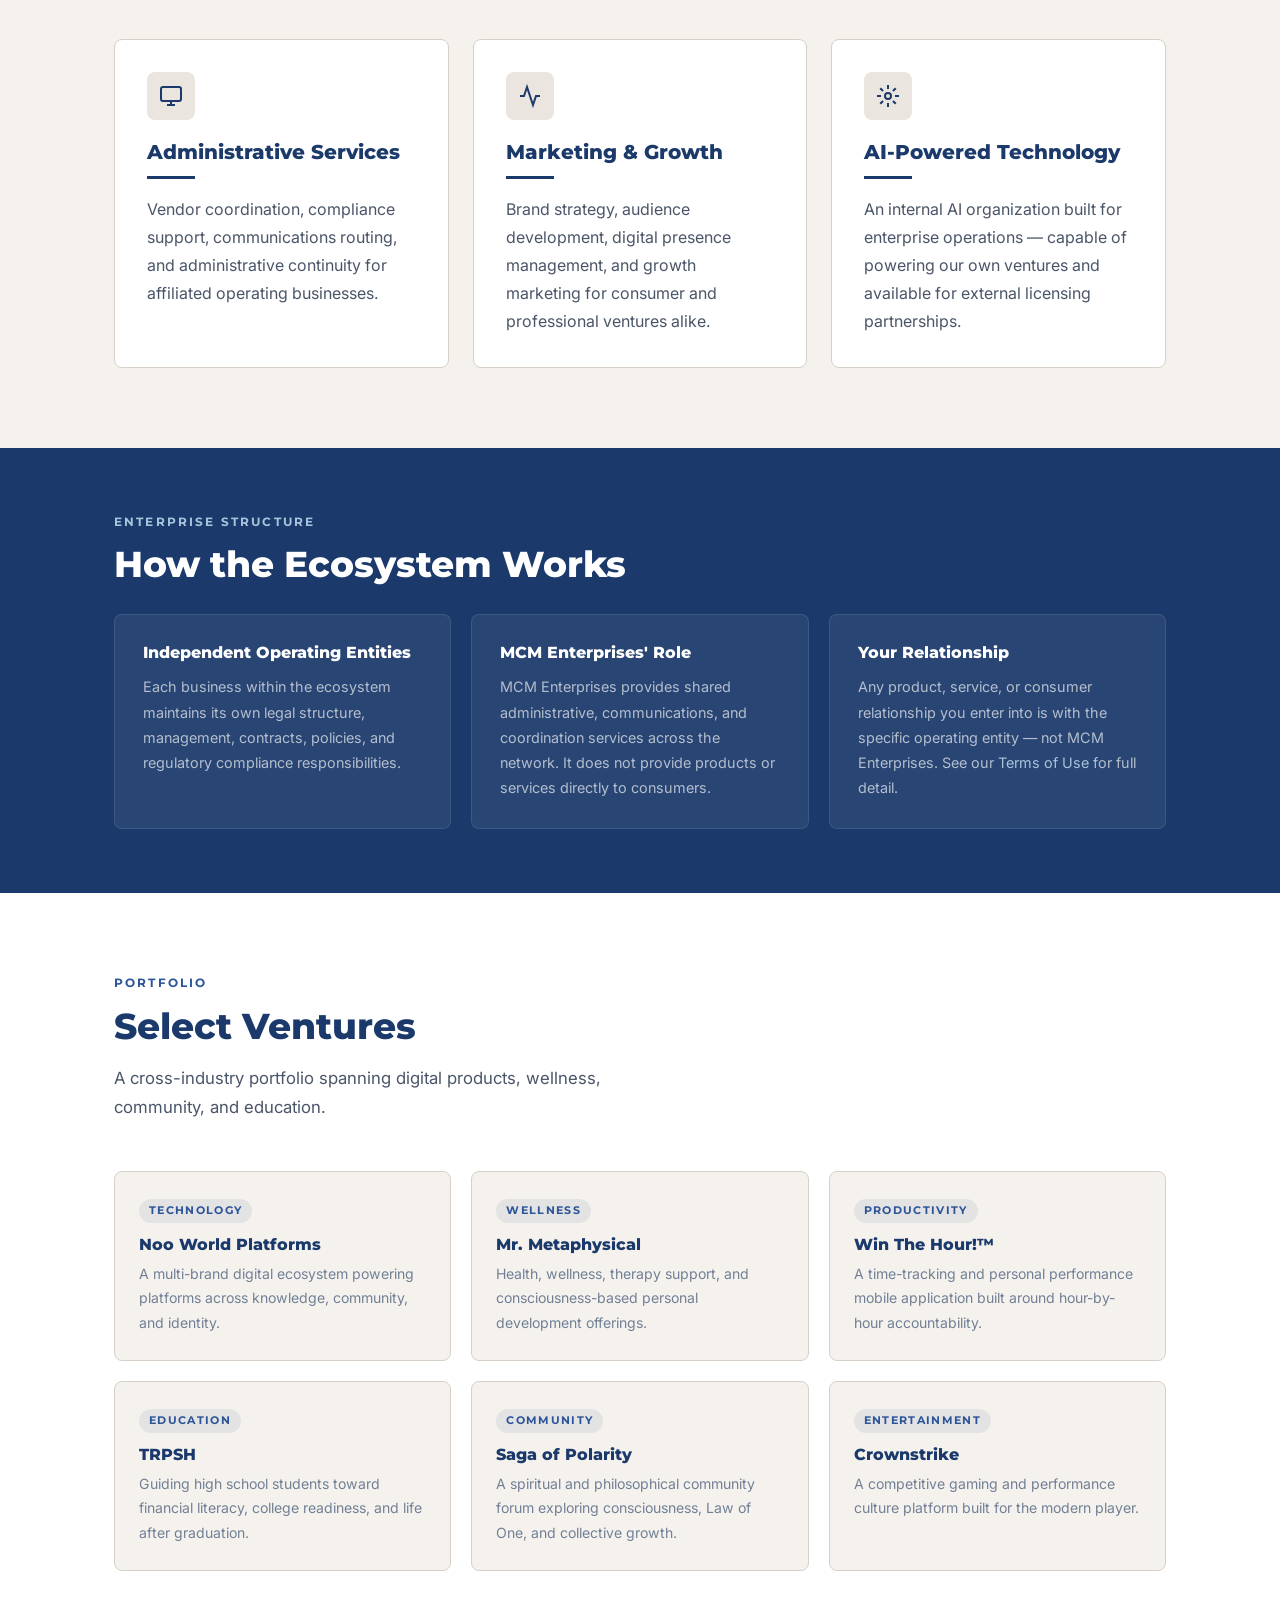
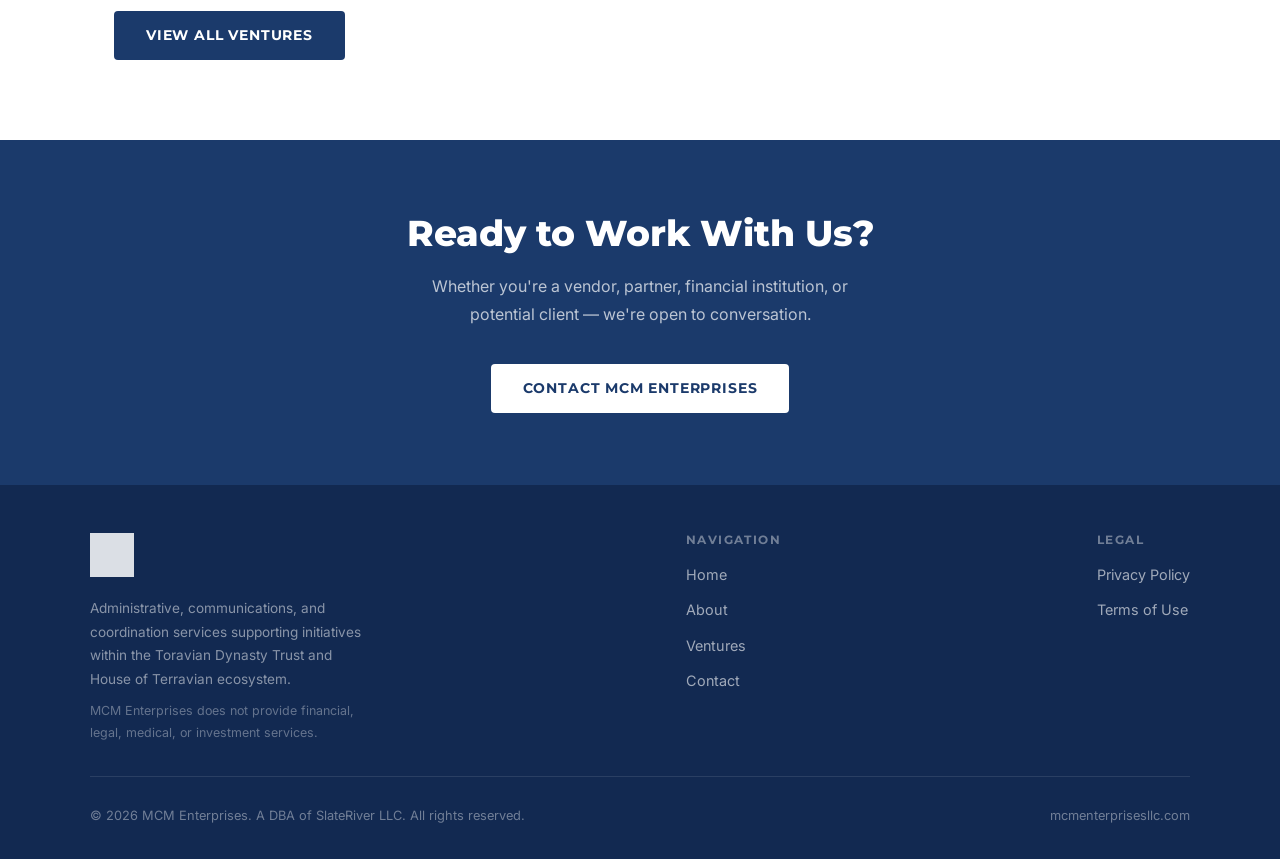
==== commit d2d9c0bb: "Add regulatory-comfort sentence to all page footers and About body" ====
--- a/index.html
+++ b/index.html
@@ -272,6 +272,7 @@
         <div class="footer-brand">
           <img src="assets/mcm-logo.png" alt="MCM Enterprises" />
           <p>Administrative, communications, and coordination services supporting initiatives within the Toravian Dynasty Trust and House of Terravian ecosystem.</p>
+          <p style="margin-top:8px; font-size:0.78rem; color:rgba(255,255,255,0.35);">MCM Enterprises does not provide financial, legal, medical, or investment services.</p>
         </div>
         <div class="footer-nav">
           <h4>Navigation</h4>
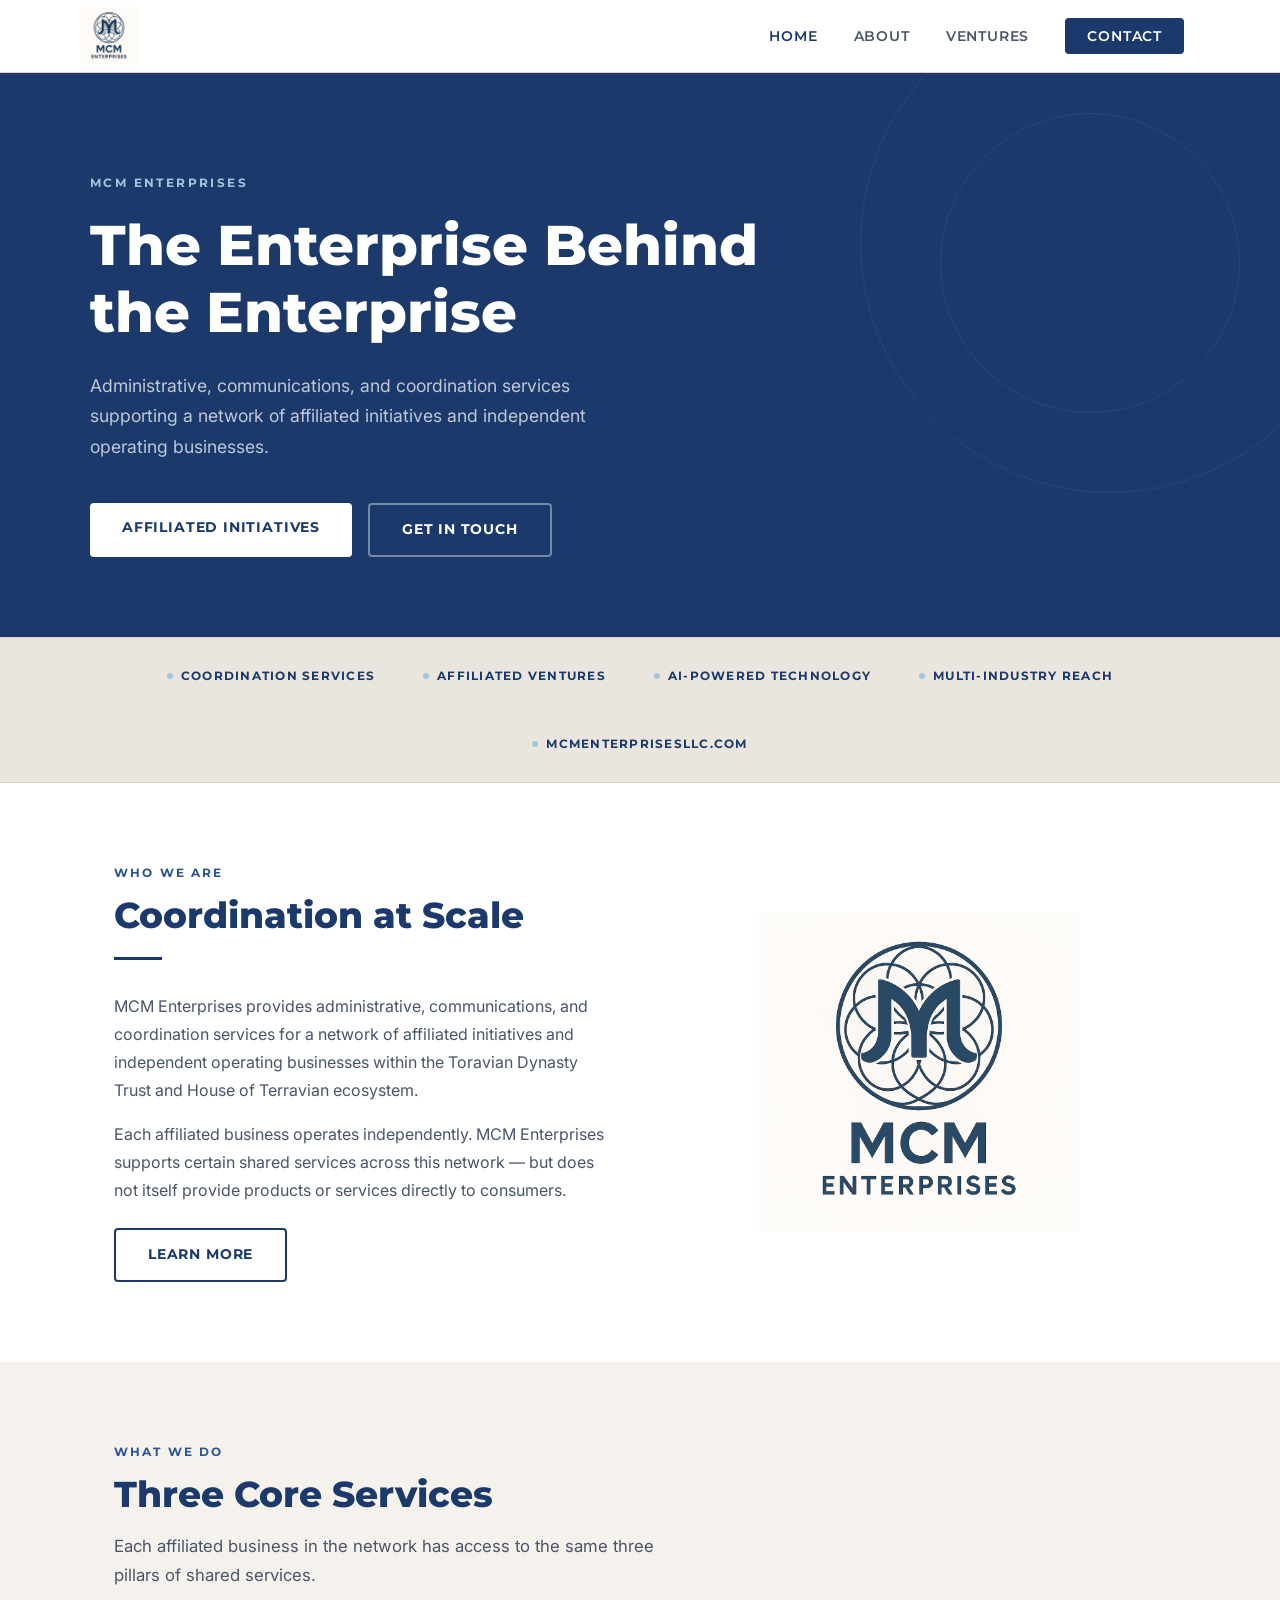
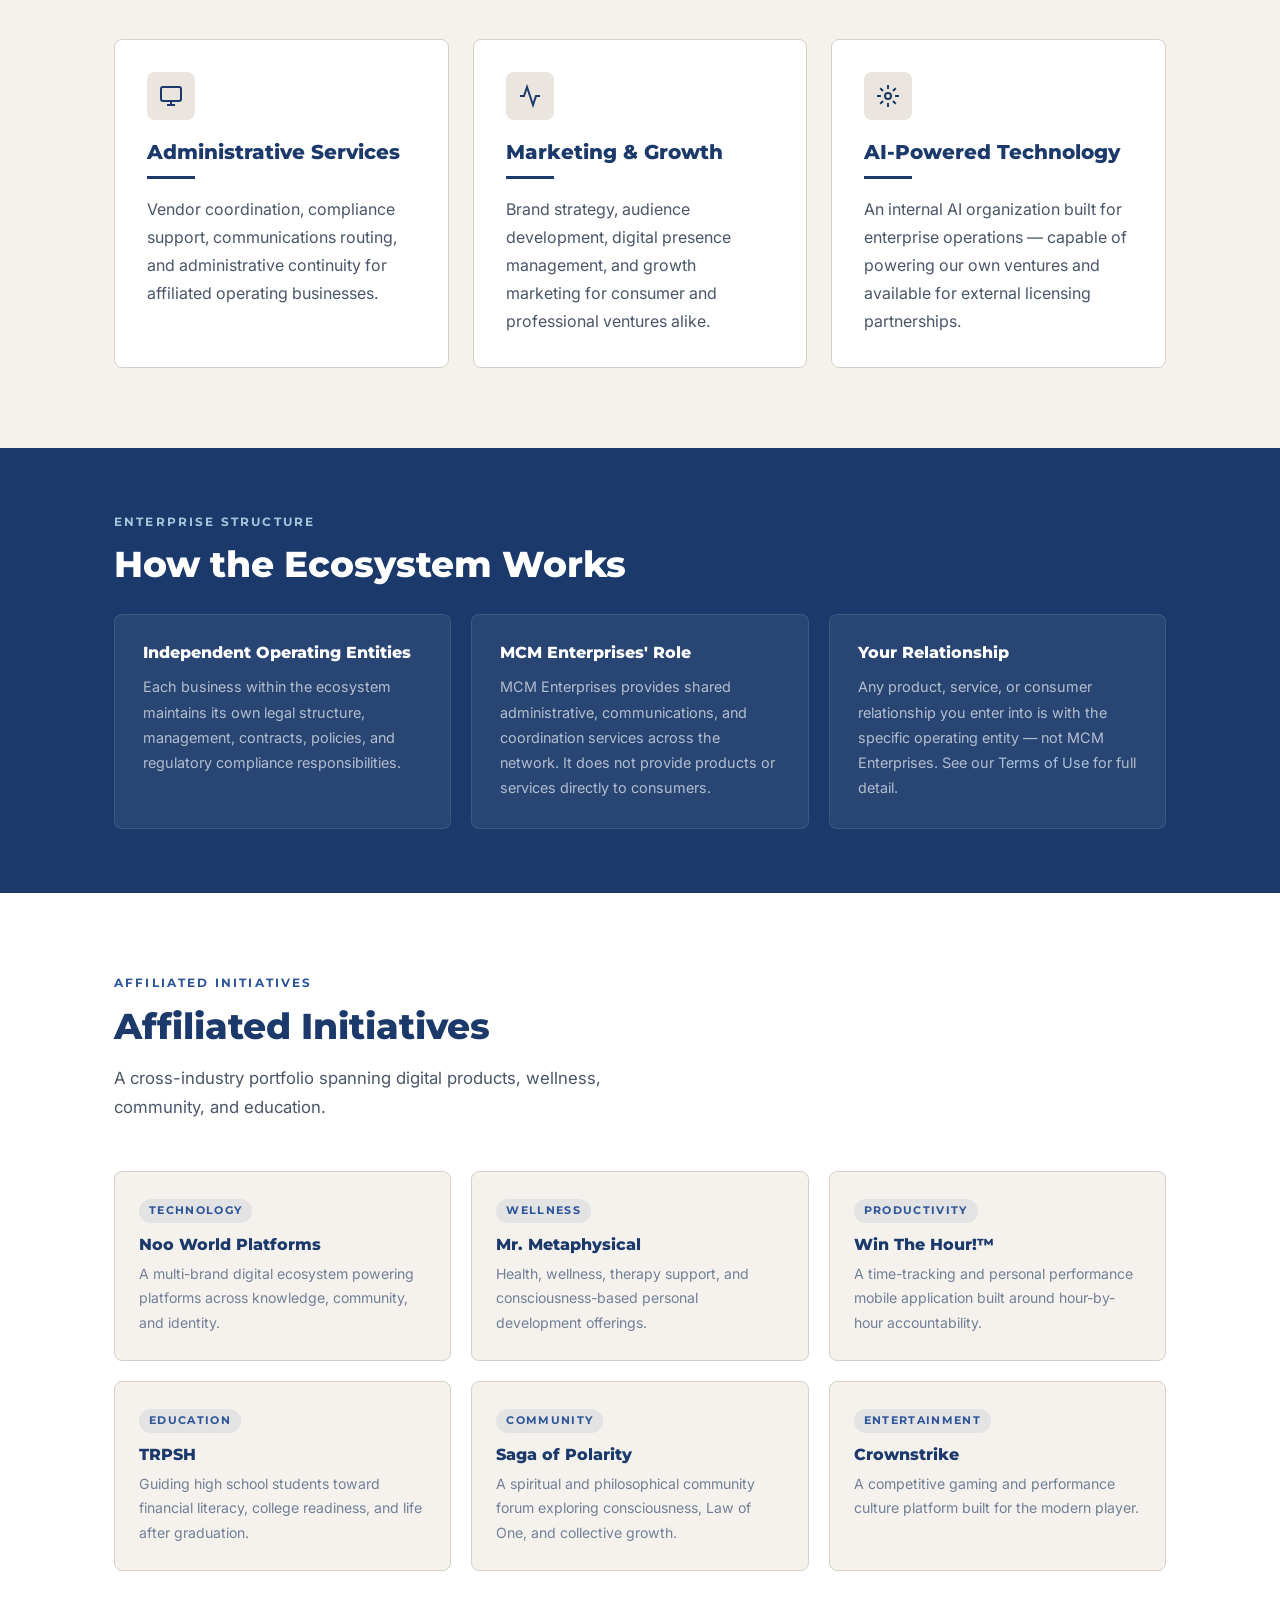
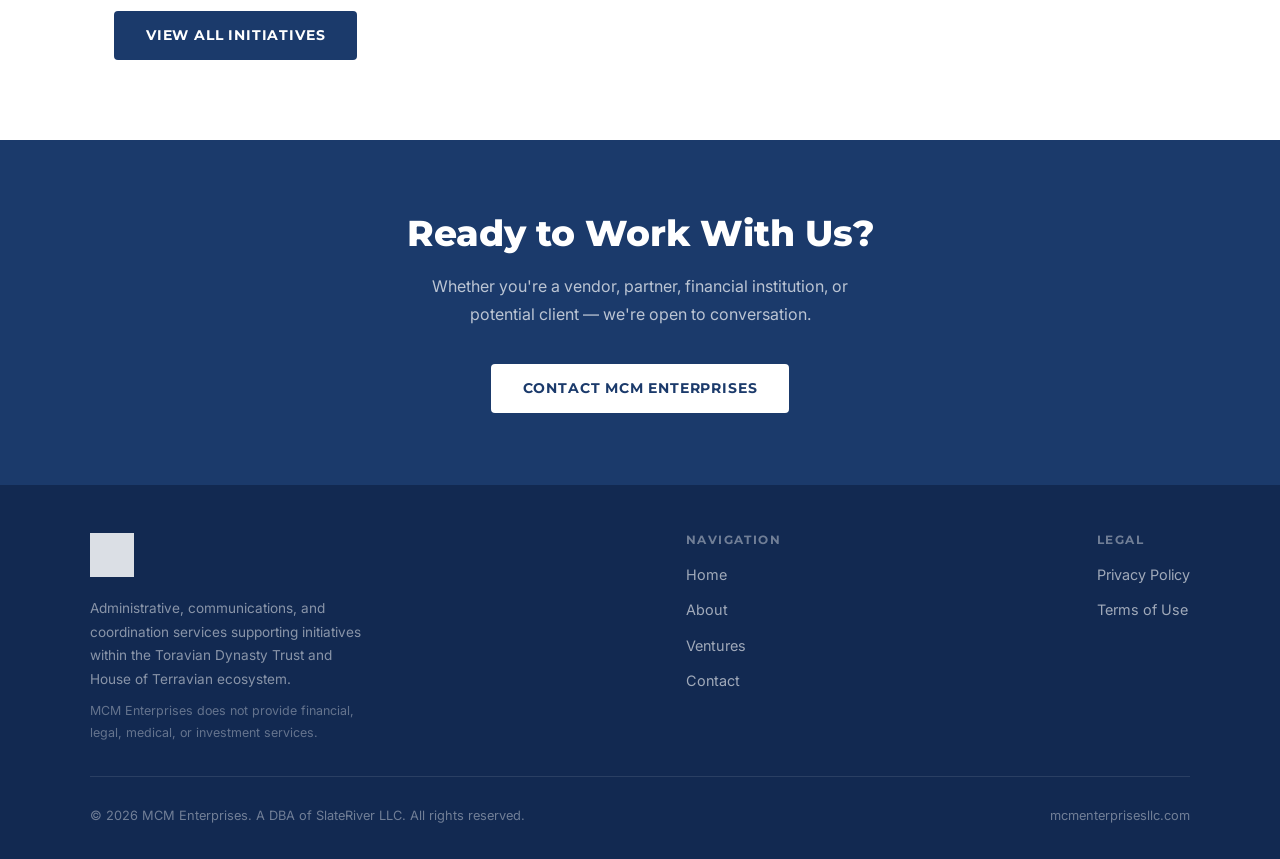
==== commit 2c41a26c: "Replace ownership language with ecosystem/affiliation language sitewide" ====
--- a/index.html
+++ b/index.html
@@ -112,7 +112,7 @@
       <h1>The Enterprise Behind the Enterprise</h1>
       <p>Administrative, communications, and coordination services supporting a network of affiliated initiatives and independent operating businesses.</p>
       <div class="hero-actions">
-        <a href="ventures.html" class="btn-hero-primary">Our Ventures</a>
+        <a href="ventures.html" class="btn-hero-primary">Affiliated Initiatives</a>
         <a href="contact.html" class="btn-hero-outline">Get in Touch</a>
       </div>
     </div>
@@ -210,8 +210,8 @@
   <!-- ── Ventures Preview ── -->
   <section class="ventures-preview">
     <div class="container">
-      <span class="section-label">Portfolio</span>
-      <h2 class="section-title">Select Ventures</h2>
+      <span class="section-label">Affiliated Initiatives</span>
+      <h2 class="section-title">Affiliated Initiatives</h2>
       <p class="section-sub">A cross-industry portfolio spanning digital products, wellness, community, and education.</p>
       <div class="ventures-grid">
 
@@ -253,7 +253,7 @@
 
       </div>
       <div style="margin-top: 40px;">
-        <a href="ventures.html" class="btn btn-primary">View All Ventures</a>
+        <a href="ventures.html" class="btn btn-primary">View All Initiatives</a>
       </div>
     </div>
   </section>
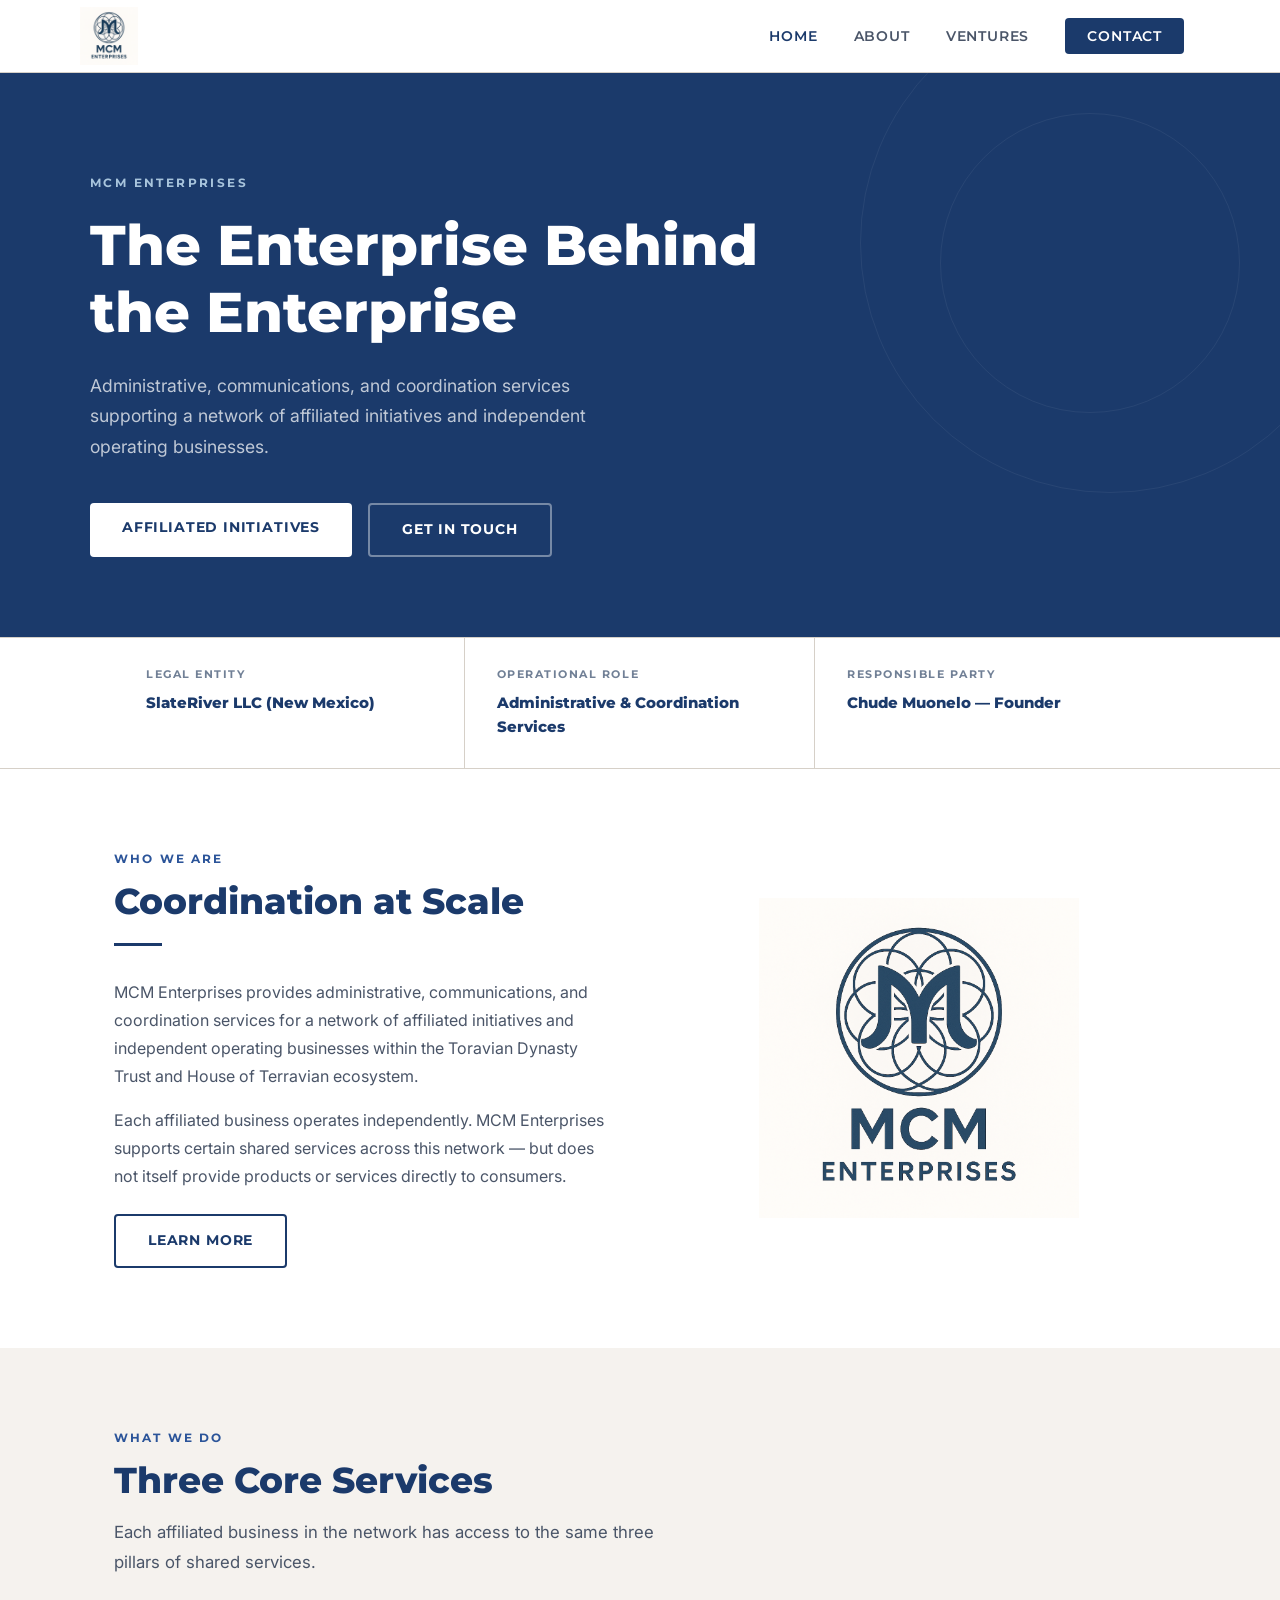
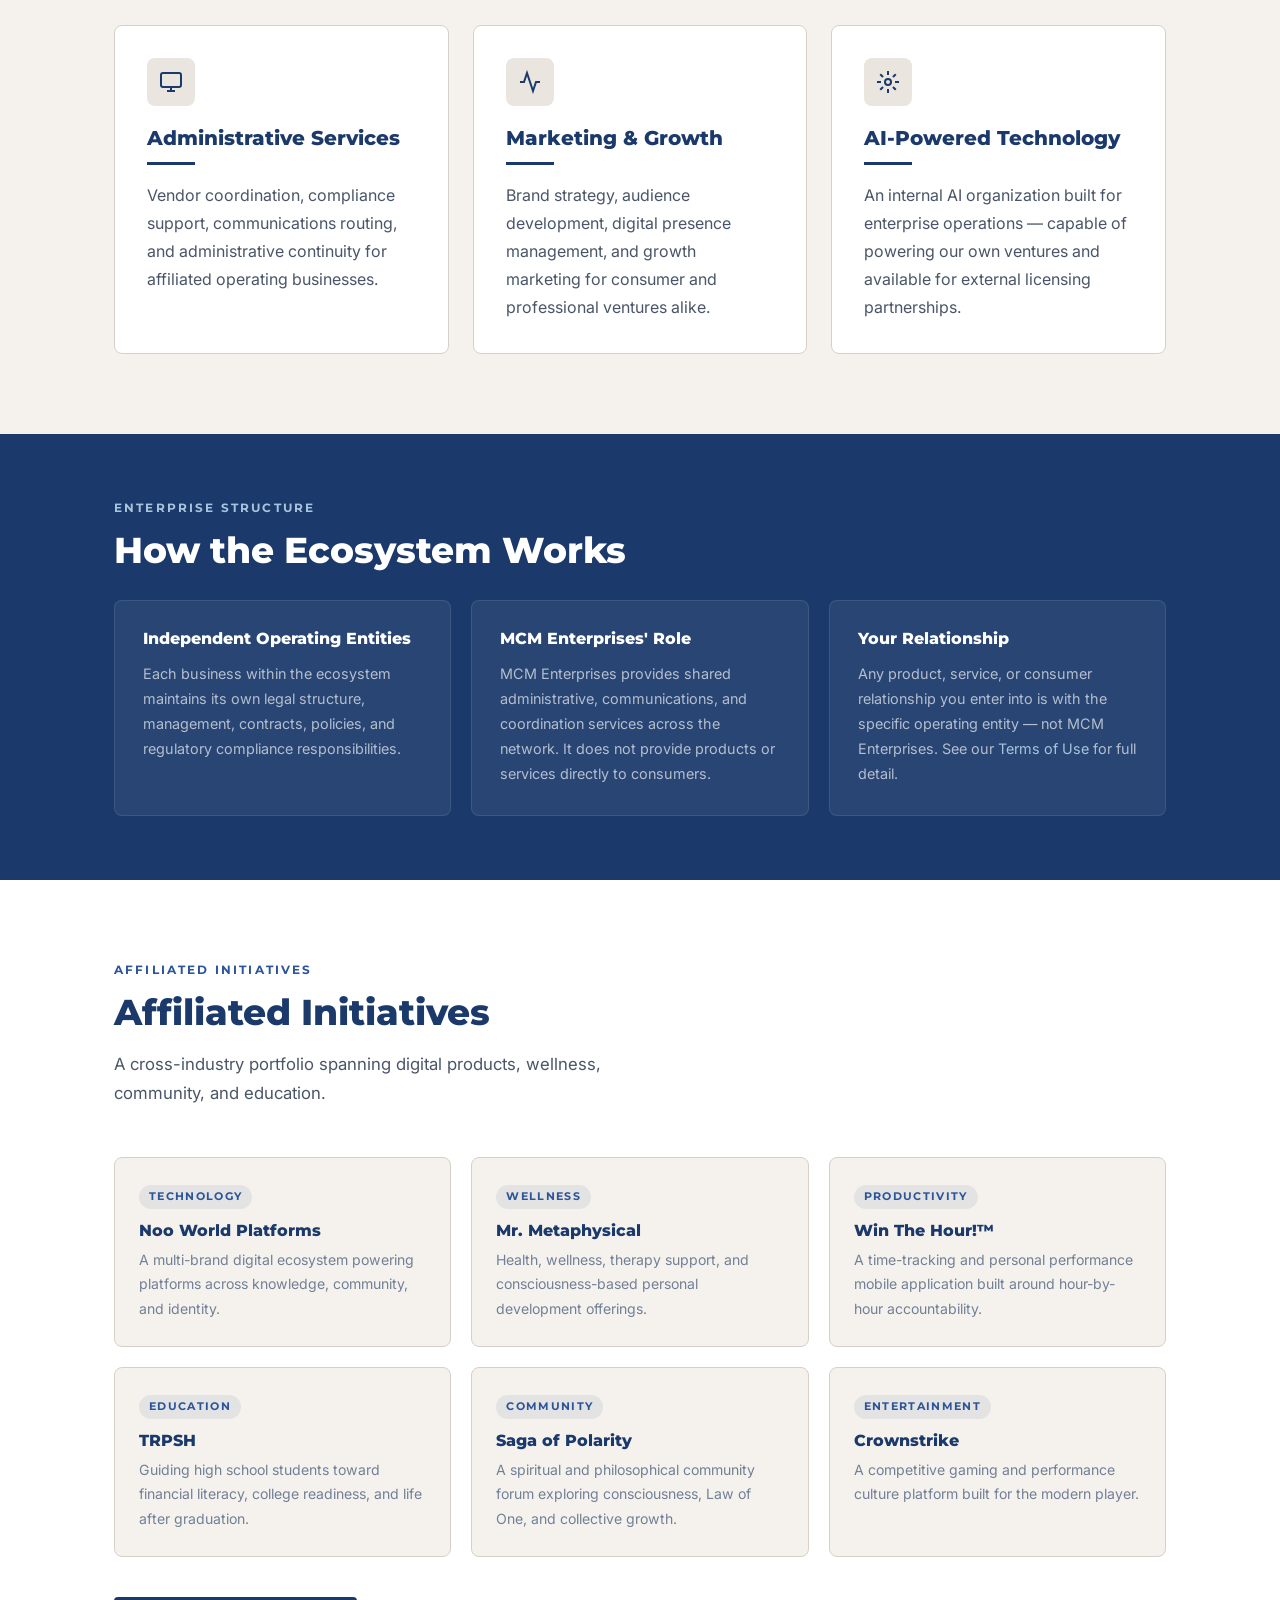
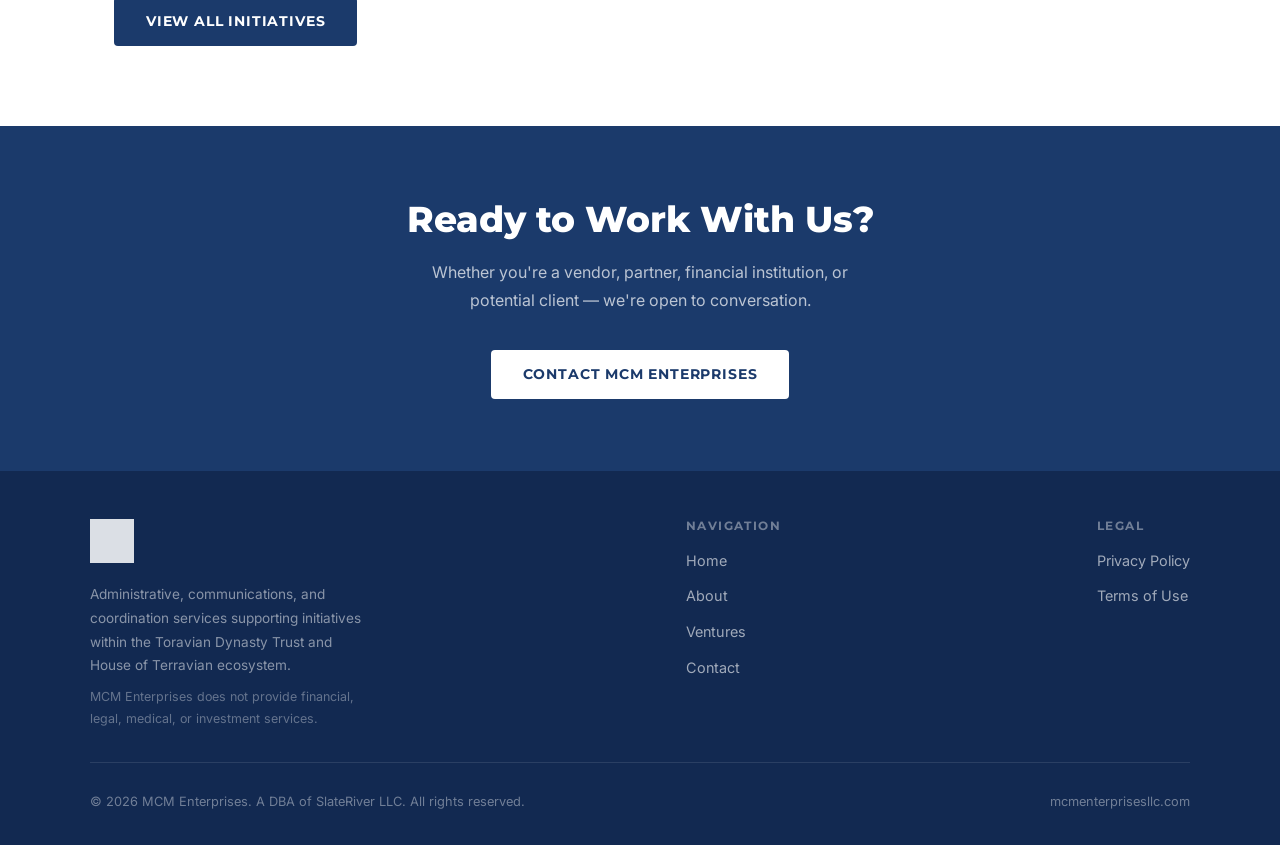
==== commit 0a005298: "Add institutional transparency strip summarizing legal entity, operational role, and responsible par" ====
--- a/index.html
+++ b/index.html
@@ -118,14 +118,25 @@
     </div>
   </section>
 
-  <!-- ── Trust bar ── -->
-  <div class="trust-bar">
-    <div class="trust-bar-inner">
-      <span class="trust-item">Coordination Services</span>
-      <span class="trust-item">Affiliated Ventures</span>
-      <span class="trust-item">AI-Powered Technology</span>
-      <span class="trust-item">Multi-Industry Reach</span>
-      <span class="trust-item">mcmenterprisesllc.com</span>
+  <!-- ── Institutional Transparency Strip ── -->
+  <div style="background: var(--white); border-top: 1px solid var(--border); border-bottom: 1px solid var(--border);">
+    <div class="transparency-strip" style="max-width: 1100px; margin: 0 auto; padding: 0 24px; display: grid; grid-template-columns: repeat(3, 1fr); gap: 0;">
+
+      <div style="padding: 28px 32px; border-right: 1px solid var(--border);">
+        <span style="display:block; font-family:'Montserrat',sans-serif; font-weight:700; font-size:0.68rem; letter-spacing:0.14em; text-transform:uppercase; color:var(--text-light); margin-bottom:8px;">Legal Entity</span>
+        <span style="display:block; font-family:'Montserrat',sans-serif; font-weight:800; font-size:0.95rem; color:var(--navy);">SlateRiver LLC (New Mexico)</span>
+      </div>
+
+      <div style="padding: 28px 32px; border-right: 1px solid var(--border);">
+        <span style="display:block; font-family:'Montserrat',sans-serif; font-weight:700; font-size:0.68rem; letter-spacing:0.14em; text-transform:uppercase; color:var(--text-light); margin-bottom:8px;">Operational Role</span>
+        <span style="display:block; font-family:'Montserrat',sans-serif; font-weight:800; font-size:0.95rem; color:var(--navy);">Administrative &amp; Coordination Services</span>
+      </div>
+
+      <div style="padding: 28px 32px;">
+        <span style="display:block; font-family:'Montserrat',sans-serif; font-weight:700; font-size:0.68rem; letter-spacing:0.14em; text-transform:uppercase; color:var(--text-light); margin-bottom:8px;">Responsible Party</span>
+        <span style="display:block; font-family:'Montserrat',sans-serif; font-weight:800; font-size:0.95rem; color:var(--navy);">Chude Muonelo — Founder</span>
+      </div>
+
     </div>
   </div>
 
--- a/style.css
+++ b/style.css
@@ -536,6 +536,9 @@
   .nav-hamburger { display: flex; }
   .grid-3 { grid-template-columns: 1fr; }
   .grid-2 { grid-template-columns: 1fr; }
+  .transparency-strip { grid-template-columns: 1fr !important; }
+  .transparency-strip > div { border-right: none !important; border-bottom: 1px solid var(--border); }
+  .transparency-strip > div:last-child { border-bottom: none; }
   .footer-top { flex-direction: column; }
   .footer-bottom { flex-direction: column; text-align: center; }
   section { padding: 56px 0; }
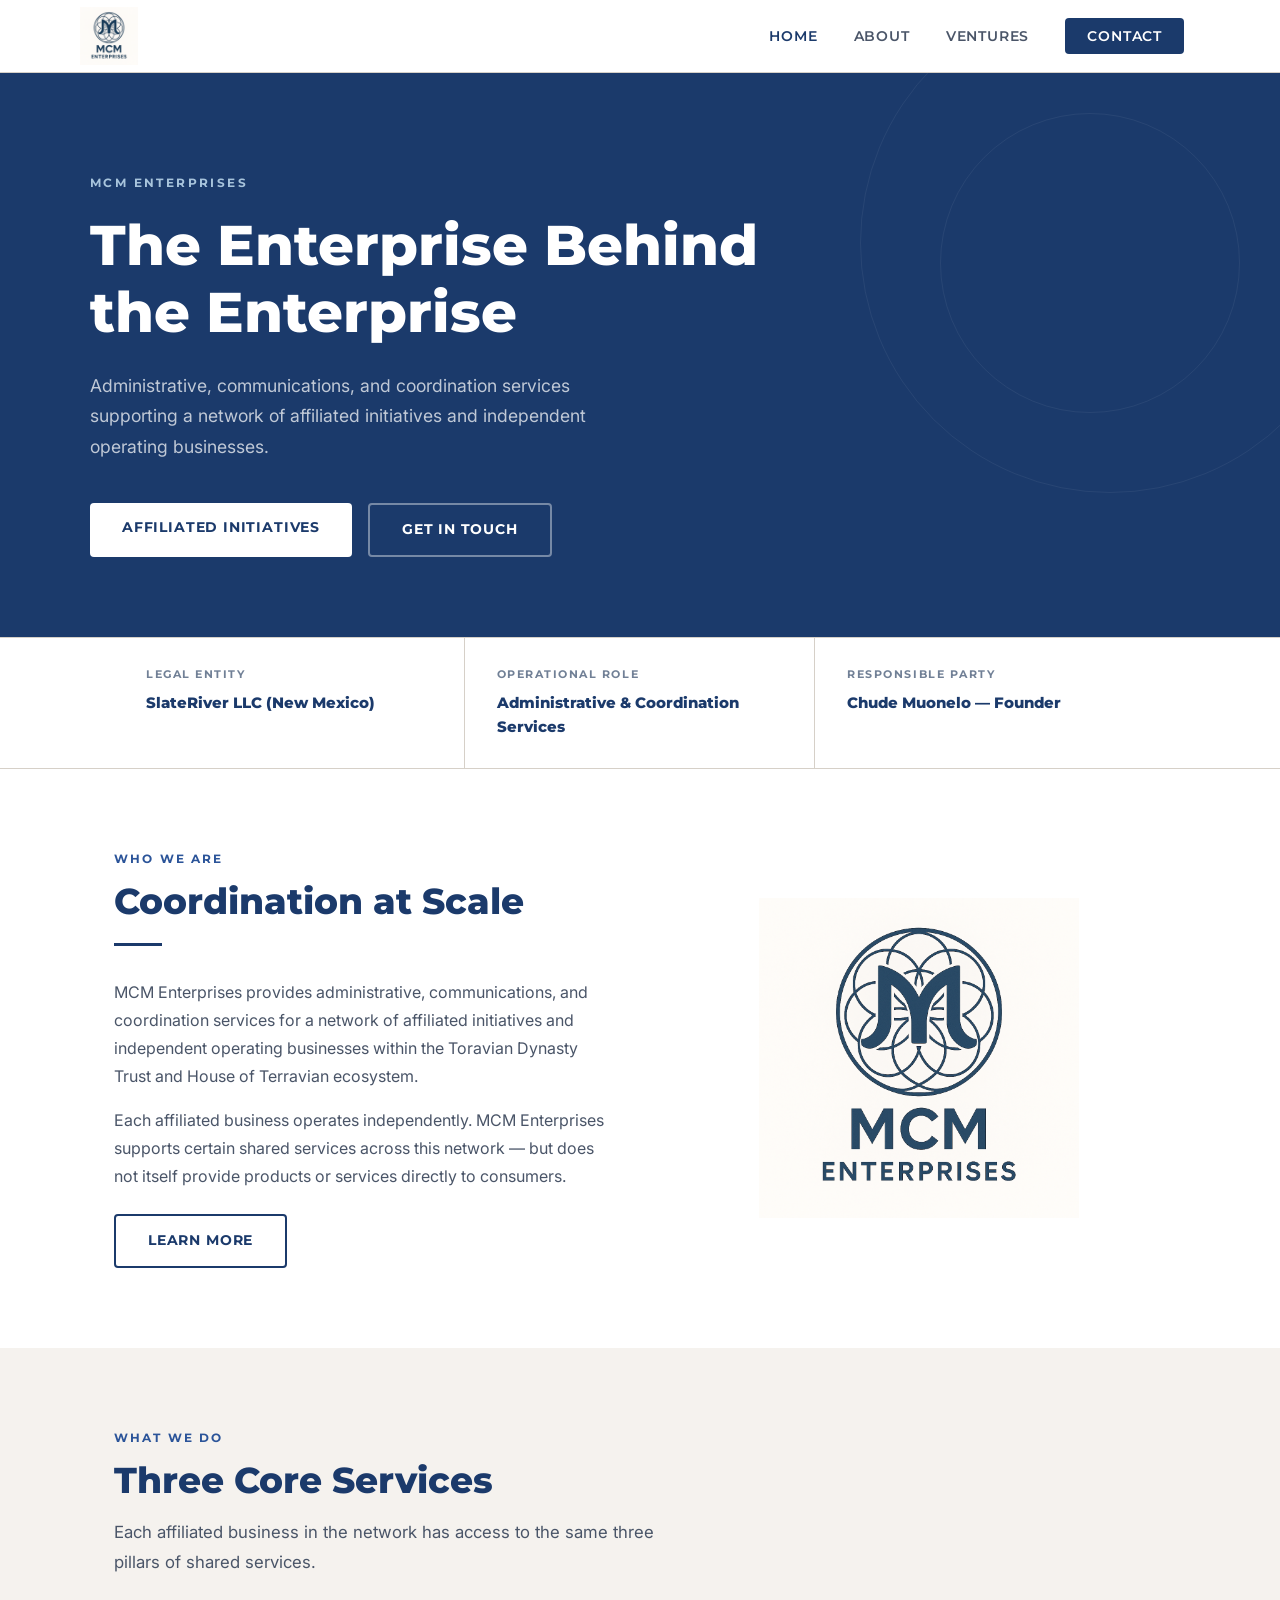
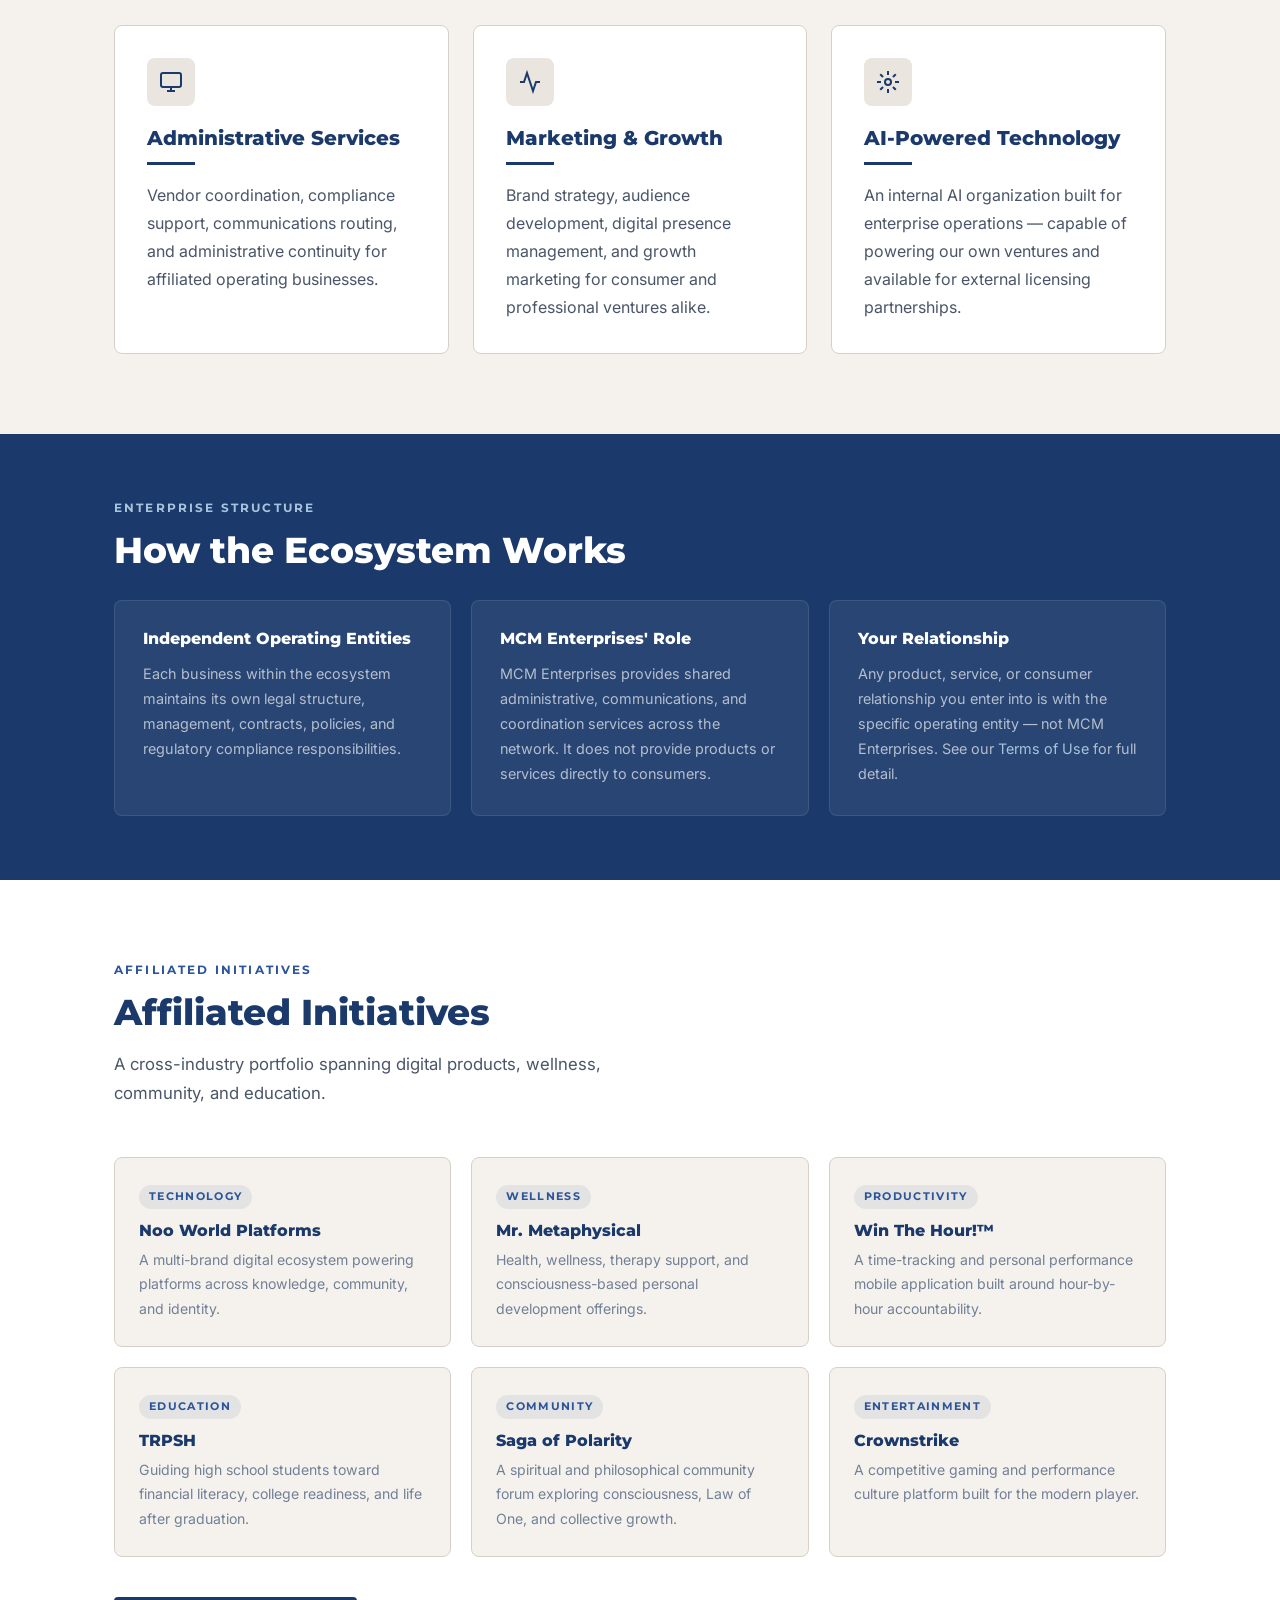
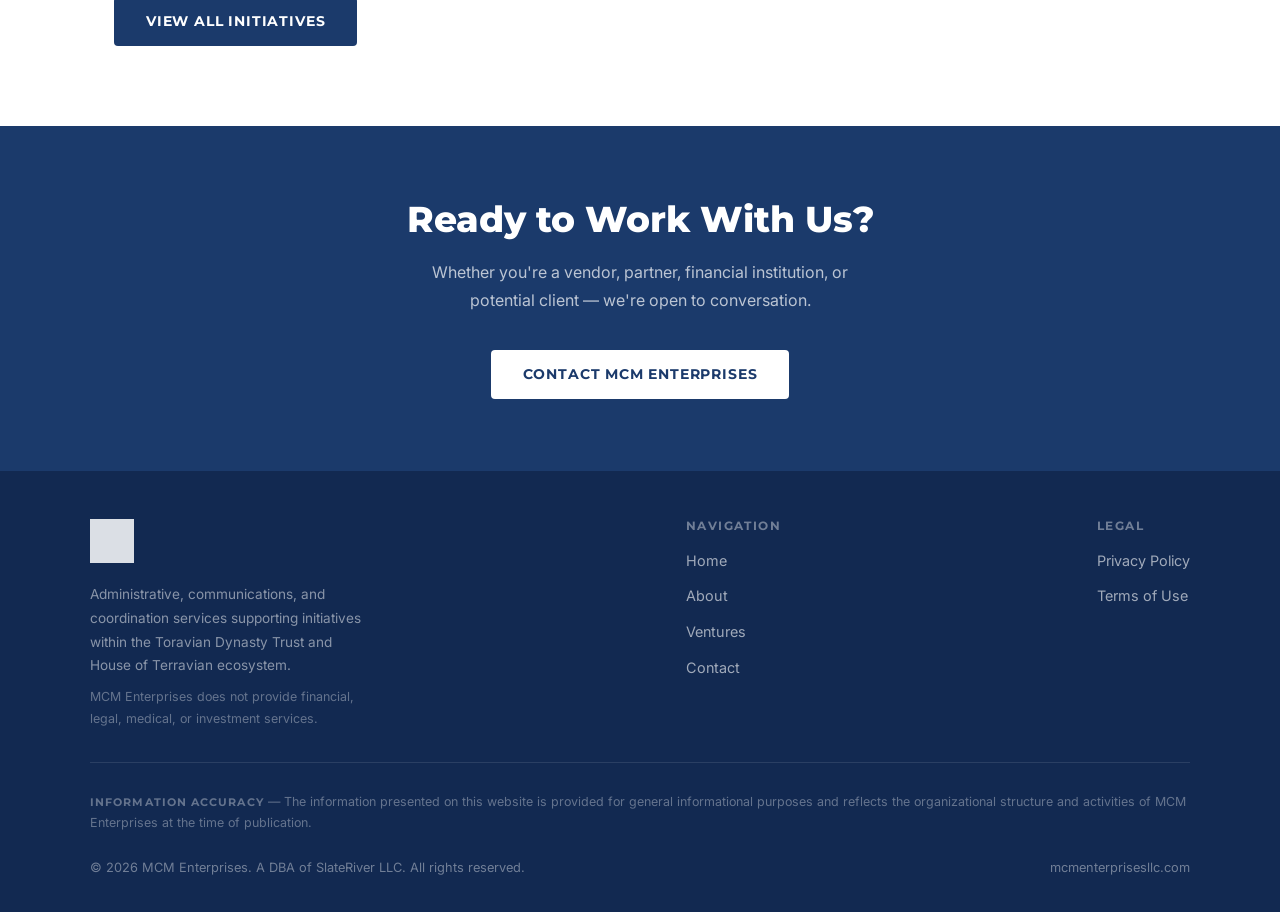
==== commit 0c8f1400: "Add informational accuracy disclosure to footer for institutional transparency" ====
--- a/index.html
+++ b/index.html
@@ -303,6 +303,7 @@
         </div>
       </div>
       <div class="footer-bottom">
+        <p style="font-size:0.78rem; color:rgba(255,255,255,0.35); line-height:1.7; width:100%; margin-bottom:12px;"><strong style="font-size:0.68rem; letter-spacing:0.1em; text-transform:uppercase; font-family:Montserrat,sans-serif;">Information Accuracy</strong> — The information presented on this website is provided for general informational purposes and reflects the organizational structure and activities of MCM Enterprises at the time of publication.</p>
         <p>&copy; 2026 MCM Enterprises. A DBA of SlateRiver LLC. All rights reserved.</p>
         <p>mcmenterprisesllc.com</p>
       </div>
